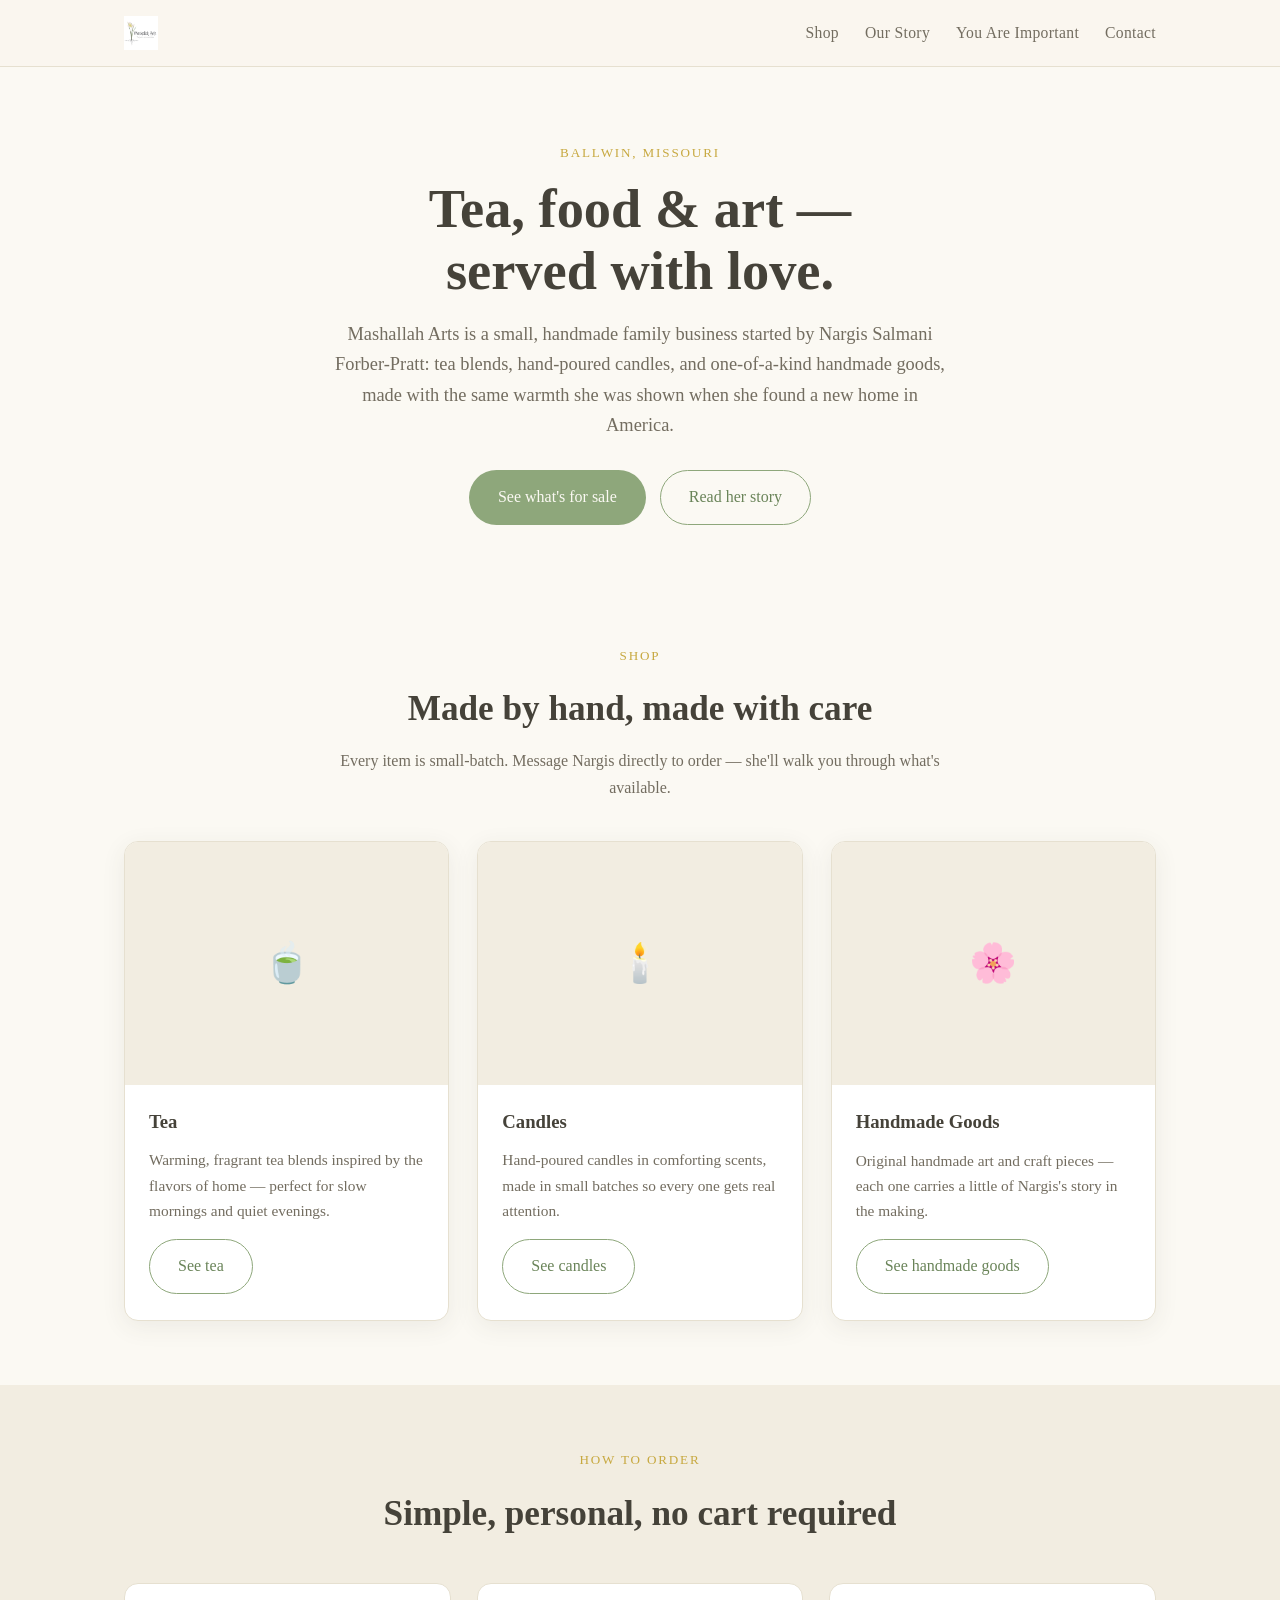
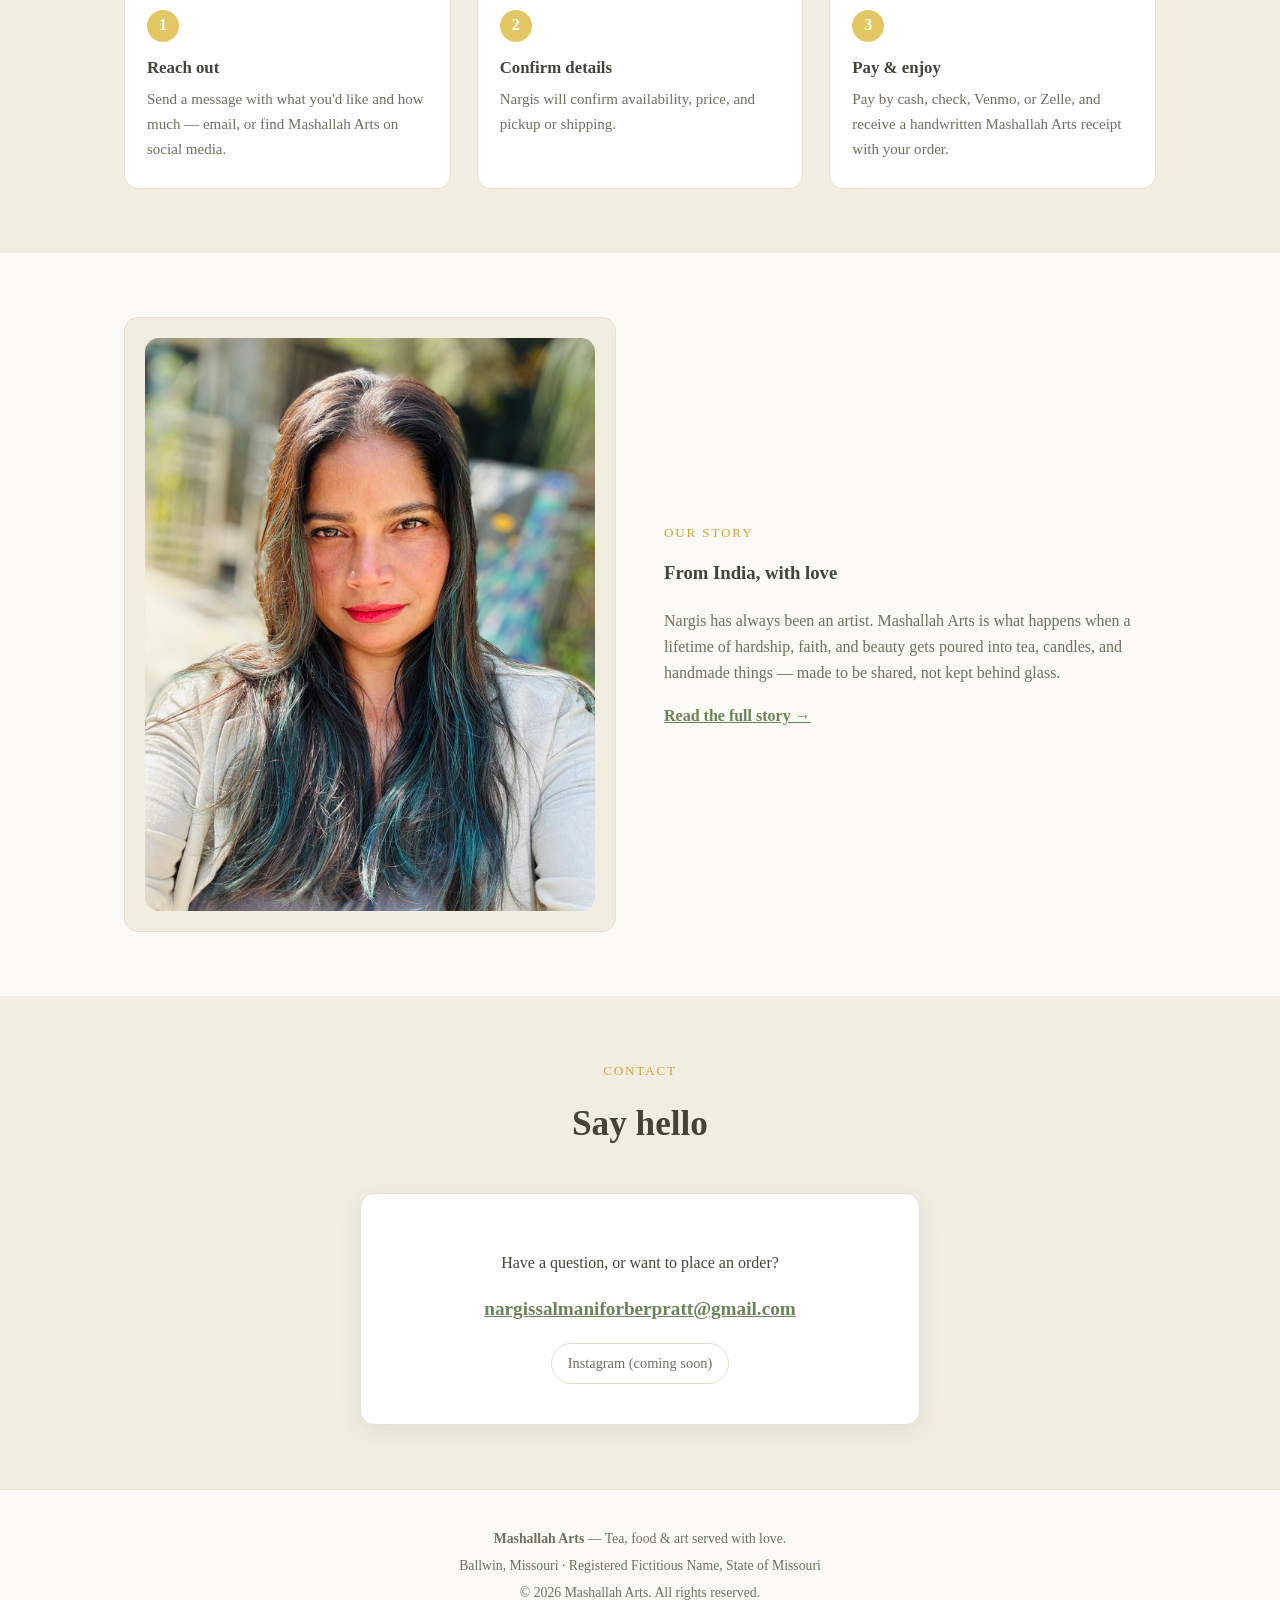
==== index.html @ ec2fad78 "Add real logo, family photos, Shop and You Are Important pages, expand story" ====
<!doctype html>
<html lang="en">
<head>
<meta charset="utf-8" />
<meta name="viewport" content="width=device-width, initial-scale=1" />
<title>Mashallah Arts — Tea, Candles & Handmade Goods</title>
<meta name="description" content="Mashallah Arts: tea, candles, and handmade goods crafted with love by Nargis Salmani Forber-Pratt, a small family business rooted in a journey from India to America." />
<link rel="stylesheet" href="assets/style.css" />
</head>
<body>

<header class="site-header">
  <div class="nav-row">
    <a class="brand" href="index.html">
      <span class="brand-mark"><img src="assets/images/logo.png" alt="Mashallah Arts logo" /></span>
    </a>
    <nav class="main-nav">
      <a href="shop.html">Shop</a>
      <a href="story.html">Our Story</a>
      <a href="you-are-important.html">You Are Important</a>
      <a href="index.html#contact">Contact</a>
    </nav>
  </div>
</header>

<section class="hero">
  <div class="container">
    <span class="eyebrow">Ballwin, Missouri</span>
    <h1>Tea, food &amp; art —<br />served with love.</h1>
    <p class="lede">Mashallah Arts is a small, handmade family business started by Nargis Salmani Forber-Pratt: tea blends, hand-poured candles, and one-of-a-kind handmade goods, made with the same warmth she was shown when she found a new home in America.</p>
    <div class="hero-actions">
      <a class="btn btn-primary" href="shop.html">See what's for sale</a>
      <a class="btn btn-outline" href="story.html">Read her story</a>
    </div>
  </div>
</section>

<section id="shop">
  <div class="container">
    <div class="section-head">
      <span class="eyebrow">Shop</span>
      <h2>Made by hand, made with care</h2>
      <p>Every item is small-batch. Message Nargis directly to order — she'll walk you through what's available.</p>
    </div>
    <div class="card-grid">
      <div class="card">
        <div class="card-photo">🍵</div>
        <div class="card-body">
          <h3>Tea</h3>
          <p>Warming, fragrant tea blends inspired by the flavors of home — perfect for slow mornings and quiet evenings.</p>
          <a class="btn btn-outline" href="shop.html">See tea</a>
        </div>
      </div>
      <div class="card">
        <div class="card-photo">🕯️</div>
        <div class="card-body">
          <h3>Candles</h3>
          <p>Hand-poured candles in comforting scents, made in small batches so every one gets real attention.</p>
          <a class="btn btn-outline" href="shop.html">See candles</a>
        </div>
      </div>
      <div class="card">
        <div class="card-photo">🌸</div>
        <div class="card-body">
          <h3>Handmade Goods</h3>
          <p>Original handmade art and craft pieces — each one carries a little of Nargis's story in the making.</p>
          <a class="btn btn-outline" href="shop.html">See handmade goods</a>
        </div>
      </div>
    </div>
  </div>
</section>

<section class="alt" id="order">
  <div class="container">
    <div class="section-head">
      <span class="eyebrow">How to Order</span>
      <h2>Simple, personal, no cart required</h2>
    </div>
    <div class="steps">
      <div class="step">
        <span class="step-num">1</span>
        <h3>Reach out</h3>
        <p>Send a message with what you'd like and how much — email, or find Mashallah Arts on social media.</p>
      </div>
      <div class="step">
        <span class="step-num">2</span>
        <h3>Confirm details</h3>
        <p>Nargis will confirm availability, price, and pickup or shipping.</p>
      </div>
      <div class="step">
        <span class="step-num">3</span>
        <h3>Pay &amp; enjoy</h3>
        <p>Pay by cash, check, Venmo, or Zelle, and receive a handwritten Mashallah Arts receipt with your order.</p>
      </div>
    </div>
  </div>
</section>

<section id="story-teaser">
  <div class="container story-grid">
    <div class="story-photo"><img src="assets/images/nargis.jpg" alt="Nargis Salmani Forber-Pratt, founder of Mashallah Arts" /></div>
    <div class="story-text">
      <span class="eyebrow">Our Story</span>
      <h3>From India, with love</h3>
      <p>Nargis has always been an artist. Mashallah Arts is what happens when a lifetime of hardship, faith, and beauty gets poured into tea, candles, and handmade things — made to be shared, not kept behind glass.</p>
      <a class="readmore" href="story.html">Read the full story →</a>
    </div>
  </div>
</section>

<section class="alt" id="contact">
  <div class="container">
    <div class="section-head">
      <span class="eyebrow">Contact</span>
      <h2>Say hello</h2>
    </div>
    <div class="contact-box">
      <p>Have a question, or want to place an order?</p>
      <a class="email" href="mailto:nargissalmaniforberpratt@gmail.com">nargissalmaniforberpratt@gmail.com</a>
      <div class="social-row">
        <a href="#">Instagram (coming soon)</a>
      </div>
    </div>
  </div>
</section>

<footer class="site-footer">
  <div class="container">
    <p><strong>Mashallah Arts</strong> — Tea, food &amp; art served with love.</p>
    <p>Ballwin, Missouri &middot; Registered Fictitious Name, State of Missouri</p>
    <p>&copy; <span id="year"></span> Mashallah Arts. All rights reserved.</p>
  </div>
</footer>

<script>document.getElementById('year').textContent = new Date().getFullYear();</script>
</body>
</html>
---- assets/style.css ----
:root {
  --cream: #fbf9f3;
  --cream-dark: #f2ede1;
  --ink: #454239;
  --ink-soft: #736d60;
  --saffron: #e3c765;
  --saffron-dark: #c7a83f;
  --leaf: #8ea77b;
  --leaf-dark: #6a8459;
  --leaf-pale: #dbe6d2;
  --line: #e6e0d0;
  --radius: 14px;
  --shadow: 0 6px 24px rgba(69, 66, 57, 0.08);
}

* { box-sizing: border-box; }

html { scroll-behavior: smooth; }

body {
  margin: 0;
  font-family: "Georgia", "Iowan Old Style", "Palatino Linotype", serif;
  background: var(--cream);
  color: var(--ink);
  line-height: 1.65;
}

img { max-width: 100%; display: block; }

a { color: var(--leaf-dark); }

.container {
  max-width: 1080px;
  margin: 0 auto;
  padding: 0 24px;
}

/* Header */
header.site-header {
  position: sticky;
  top: 0;
  z-index: 20;
  background: rgba(250, 246, 238, 0.94);
  backdrop-filter: blur(6px);
  border-bottom: 1px solid var(--line);
}

.nav-row {
  display: flex;
  align-items: center;
  justify-content: space-between;
  padding: 16px 24px;
  max-width: 1080px;
  margin: 0 auto;
}

.brand {
  display: flex;
  align-items: center;
  gap: 10px;
  font-family: "Iowan Old Style", Georgia, serif;
  font-size: 1.3rem;
  font-weight: 700;
  color: var(--ink);
  text-decoration: none;
}

.brand-mark {
  width: 34px;
  height: 34px;
  display: inline-flex;
  align-items: center;
  justify-content: center;
}
.brand-mark img { width: 100%; height: 100%; object-fit: contain; }

nav.main-nav a {
  margin-left: 22px;
  text-decoration: none;
  color: var(--ink-soft);
  font-size: 0.98rem;
  letter-spacing: 0.02em;
}

nav.main-nav a:hover { color: var(--leaf-dark); }

/* Hero */
.hero {
  padding: 72px 0 56px;
  text-align: center;
}

.eyebrow {
  display: inline-block;
  font-size: 0.82rem;
  letter-spacing: 0.14em;
  text-transform: uppercase;
  color: var(--saffron-dark);
  margin-bottom: 14px;
}

.hero h1 {
  font-size: clamp(2.2rem, 5vw, 3.4rem);
  margin: 0 0 16px;
  line-height: 1.15;
}

.hero p.lede {
  max-width: 620px;
  margin: 0 auto 30px;
  font-size: 1.15rem;
  color: var(--ink-soft);
}

.btn {
  display: inline-block;
  padding: 13px 28px;
  border-radius: 999px;
  text-decoration: none;
  font-size: 1rem;
  font-family: inherit;
  border: 1px solid transparent;
  cursor: pointer;
}

.btn-primary {
  background: var(--leaf);
  color: var(--cream);
}
.btn-primary:hover { background: var(--leaf-dark); }

.btn-outline {
  border-color: var(--leaf);
  color: var(--leaf-dark);
  background: transparent;
}
.btn-outline:hover { background: var(--leaf); color: var(--cream); }

.hero-actions { display: flex; gap: 14px; justify-content: center; flex-wrap: wrap; }

/* Sections */
section { padding: 64px 0; }
section.alt { background: var(--cream-dark); }

.section-head {
  text-align: center;
  max-width: 640px;
  margin: 0 auto 40px;
}

.section-head .eyebrow { display: block; }

.section-head h2 {
  font-size: clamp(1.7rem, 3vw, 2.2rem);
  margin: 6px 0 10px;
}

.section-head p { color: var(--ink-soft); margin: 0; }

/* Story */
.story-grid {
  display: grid;
  grid-template-columns: 1fr 1fr;
  gap: 48px;
  align-items: center;
}

.story-photo {
  background: var(--cream-dark);
  border: 1px solid var(--line);
  border-radius: var(--radius);
  aspect-ratio: 4 / 5;
  display: flex;
  align-items: center;
  justify-content: center;
  color: var(--ink-soft);
  font-size: 0.95rem;
  text-align: center;
  padding: 20px;
  overflow: hidden;
}
.story-photo img { width: 100%; height: 100%; object-fit: cover; border-radius: var(--radius); }

.family-strip {
  margin-top: 56px;
  text-align: center;
}
.family-strip img {
  border-radius: var(--radius);
  max-width: 520px;
  margin: 0 auto 18px;
  box-shadow: var(--shadow);
}
.family-strip p { max-width: 620px; margin: 0 auto; color: var(--ink-soft); }

.story-text h3 { margin-top: 0; }
.story-text p { color: var(--ink-soft); }
.story-text a.readmore { font-weight: bold; }

/* Shop cards */
.card-grid {
  display: grid;
  grid-template-columns: repeat(auto-fit, minmax(260px, 1fr));
  gap: 28px;
}

.card {
  background: #fff;
  border: 1px solid var(--line);
  border-radius: var(--radius);
  box-shadow: var(--shadow);
  overflow: hidden;
  display: flex;
  flex-direction: column;
}

.card-photo {
  aspect-ratio: 4 / 3;
  background: var(--cream-dark);
  display: flex;
  align-items: center;
  justify-content: center;
  color: var(--ink-soft);
  font-size: 2.4rem;
  overflow: hidden;
}
.card-photo img { width: 100%; height: 100%; object-fit: cover; }

.card-price {
  font-weight: bold;
  color: var(--leaf-dark);
  font-size: 1.05rem;
}

.card-body { padding: 22px 24px 26px; display: flex; flex-direction: column; gap: 10px; flex: 1; }
.card-body h3 { margin: 0; }
.card-body p { margin: 0; color: var(--ink-soft); font-size: 0.96rem; flex: 1; }

.card-body .btn { align-self: flex-start; margin-top: 6px; }

/* How to order */
.steps {
  display: grid;
  grid-template-columns: repeat(auto-fit, minmax(220px, 1fr));
  gap: 26px;
}

.step {
  background: #fff;
  border: 1px solid var(--line);
  border-radius: var(--radius);
  padding: 26px 22px;
}

.step .step-num {
  display: inline-flex;
  width: 32px; height: 32px;
  border-radius: 50%;
  background: var(--saffron);
  color: #fff;
  align-items: center;
  justify-content: center;
  font-weight: bold;
  margin-bottom: 12px;
}

.step h3 { margin: 0 0 6px; font-size: 1.05rem; }
.step p { margin: 0; color: var(--ink-soft); font-size: 0.94rem; }

/* Contact */
.contact-box {
  max-width: 560px;
  margin: 0 auto;
  text-align: center;
  background: #fff;
  border: 1px solid var(--line);
  border-radius: var(--radius);
  padding: 40px 32px;
  box-shadow: var(--shadow);
}

.contact-box a.email { font-size: 1.2rem; font-weight: bold; }

.social-row { margin-top: 18px; display: flex; gap: 16px; justify-content: center; }
.social-row a { text-decoration: none; color: var(--ink-soft); border: 1px solid var(--line); padding: 8px 16px; border-radius: 999px; font-size: 0.9rem; }
.social-row a:hover { border-color: var(--leaf); color: var(--leaf-dark); }

/* Footer */
footer.site-footer {
  border-top: 1px solid var(--line);
  padding: 34px 0;
  text-align: center;
  color: var(--ink-soft);
  font-size: 0.86rem;
}

footer.site-footer p { margin: 4px 0; }

/* You Are Important note page */
.note-page {
  background: linear-gradient(180deg, var(--leaf-pale) 0%, var(--cream) 55%);
  min-height: 70vh;
  display: flex;
  align-items: center;
  padding: 72px 24px;
}

.note-card {
  max-width: 640px;
  margin: 0 auto;
  background: #fffdf8;
  border: 1px solid var(--line);
  border-radius: 20px;
  box-shadow: 0 12px 40px rgba(69, 66, 57, 0.12);
  padding: 56px 48px;
  text-align: center;
}

.note-card .brand-mark { width: 56px; height: 56px; margin: 0 auto 20px; }

.note-card h1 {
  font-family: "Segoe Script", "Bradley Hand", "Iowan Old Style", cursive, serif;
  font-size: clamp(1.8rem, 4vw, 2.6rem);
  color: var(--ink);
  margin: 0 0 24px;
}

.note-card p {
  font-size: 1.08rem;
  color: var(--ink-soft);
  margin: 0 0 18px;
}

.note-card .signoff {
  margin-top: 30px;
  font-style: italic;
  color: var(--leaf-dark);
}

@media (max-width: 760px) {
  .story-grid { grid-template-columns: 1fr; }
  nav.main-nav a { margin-left: 14px; font-size: 0.9rem; }
  .note-card { padding: 40px 26px; }
}
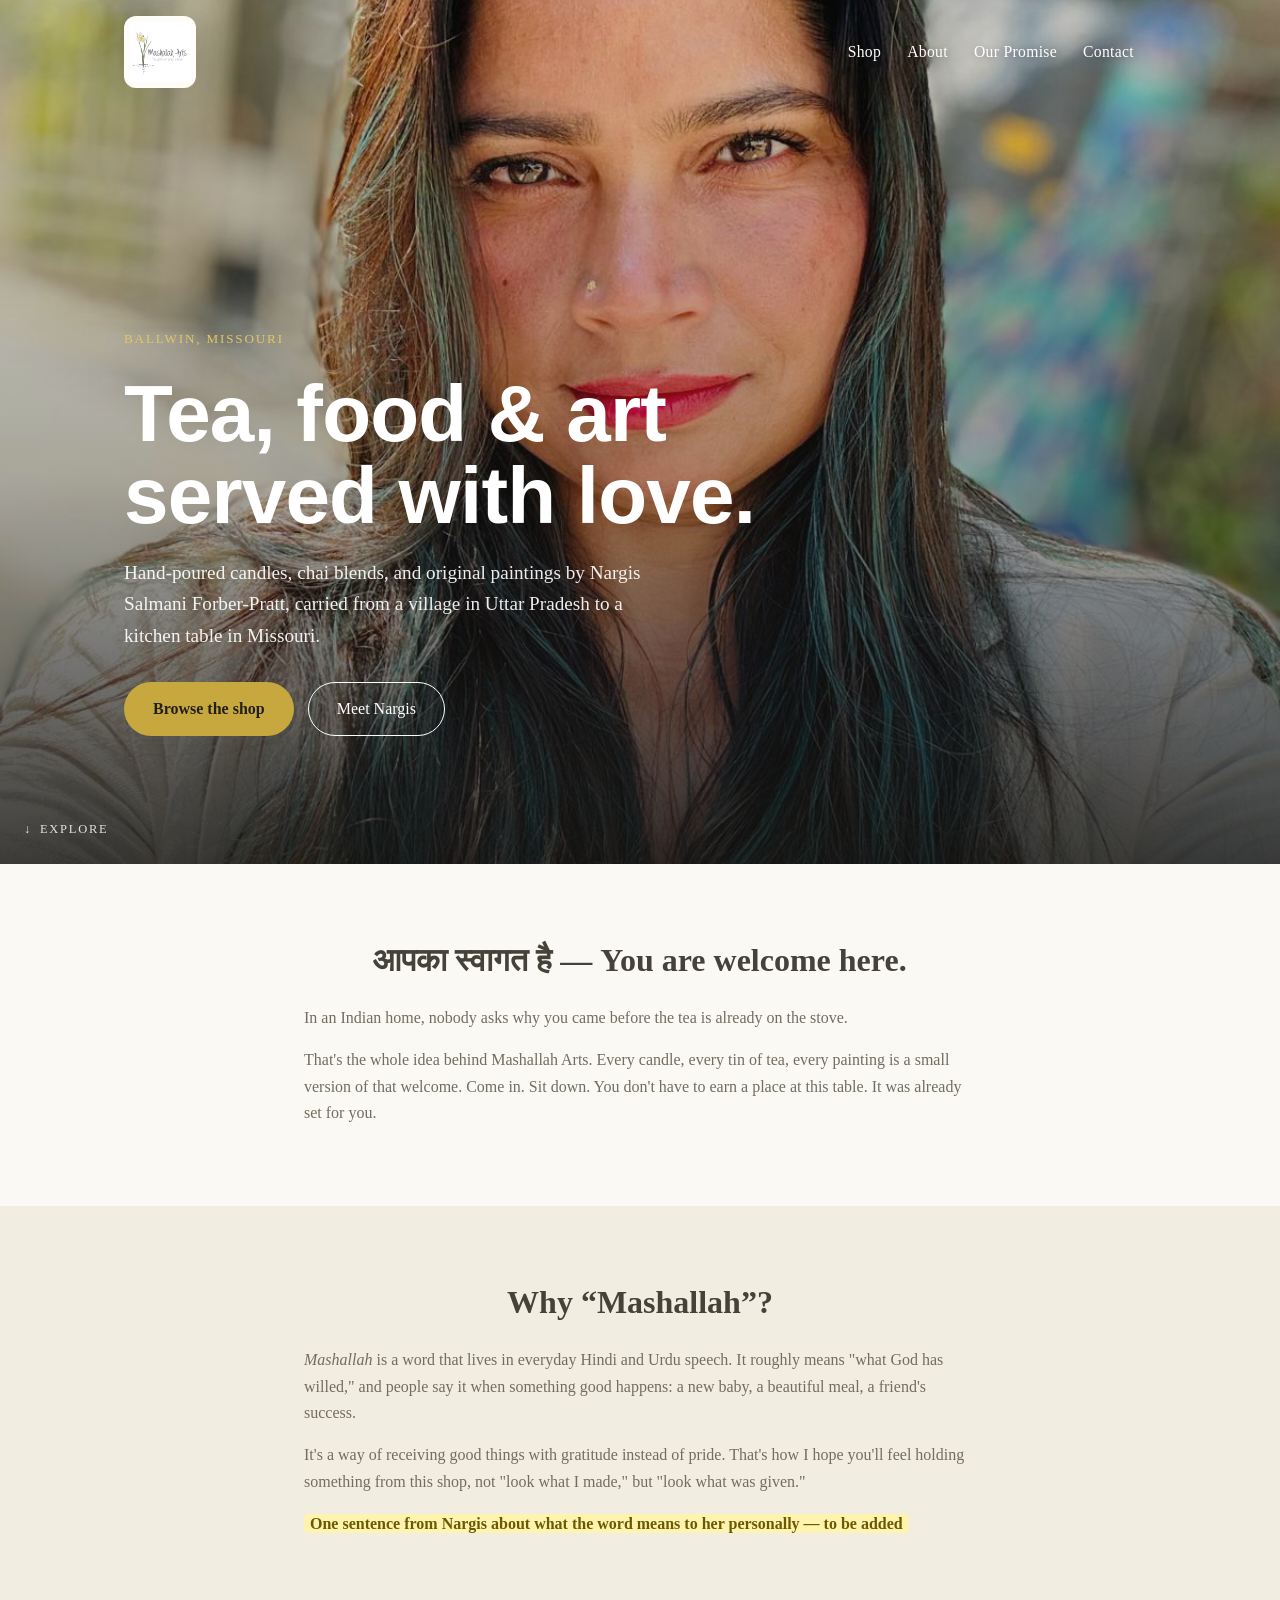
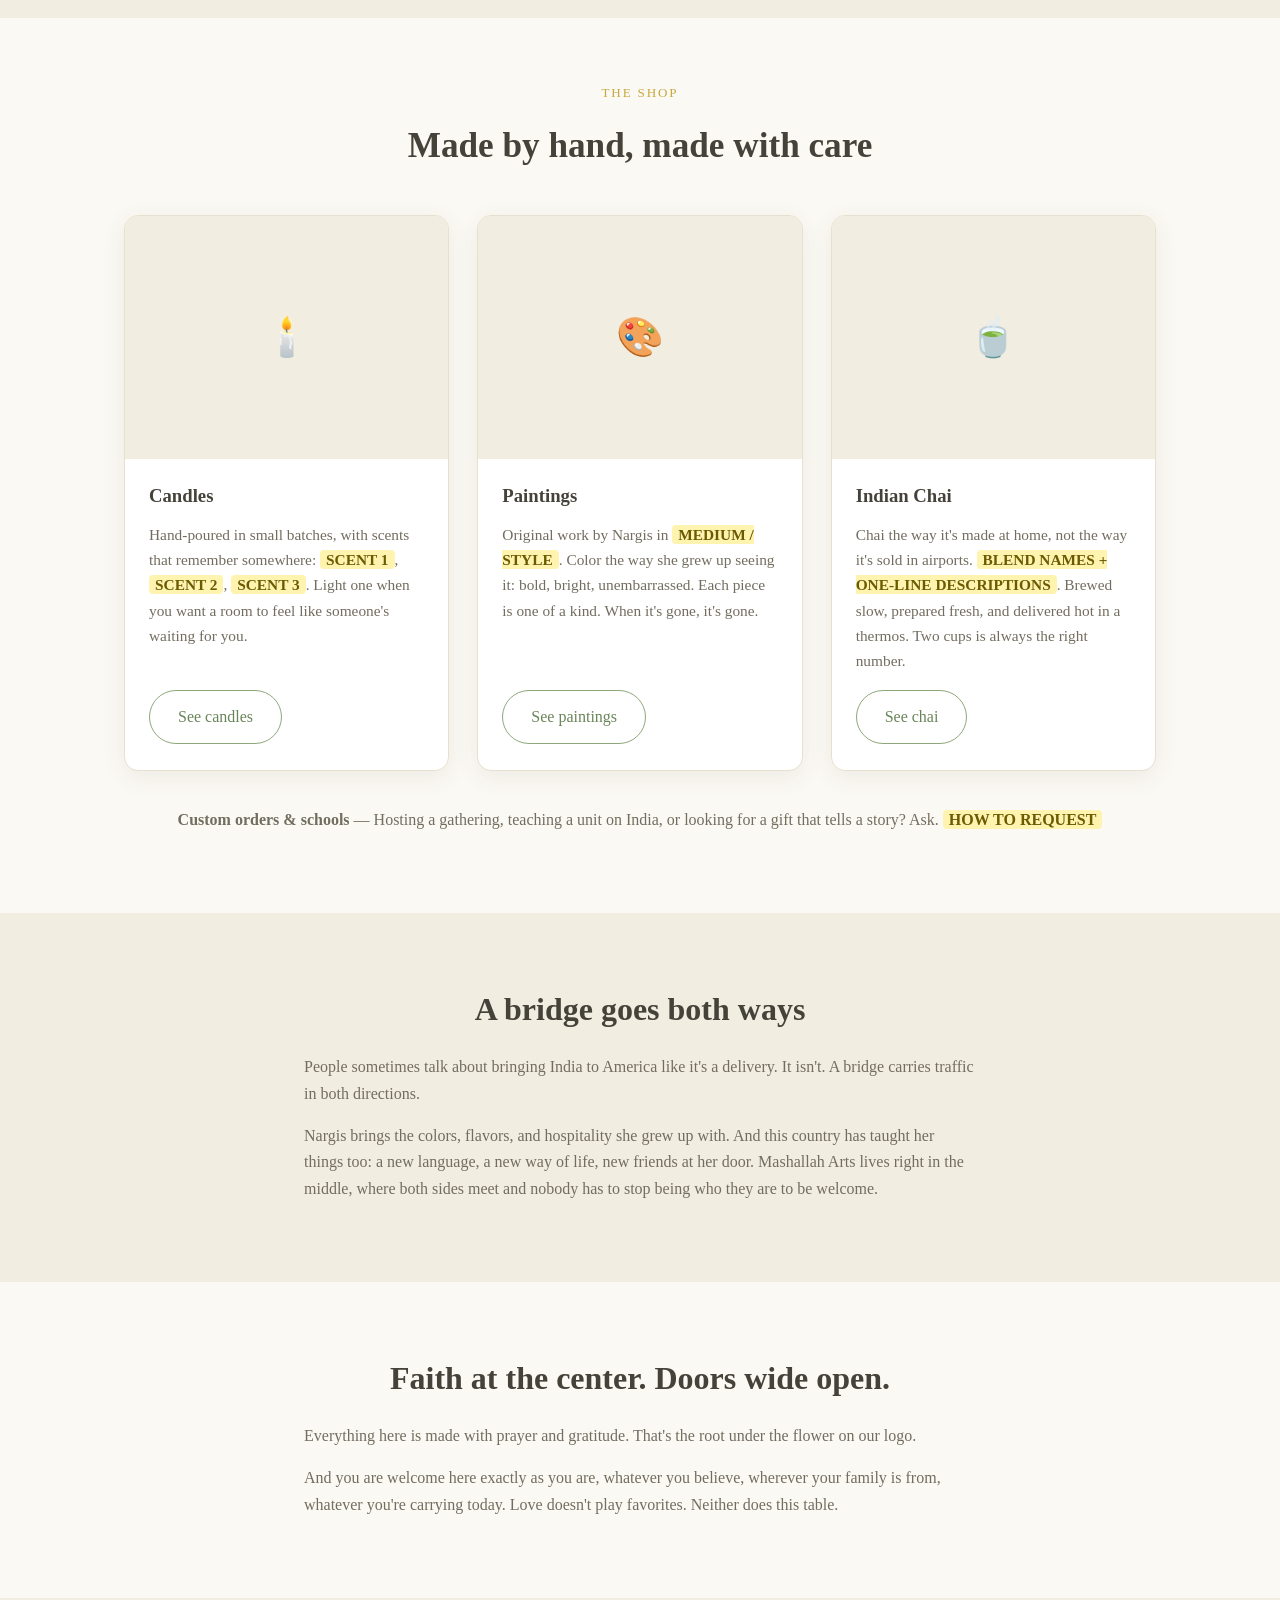
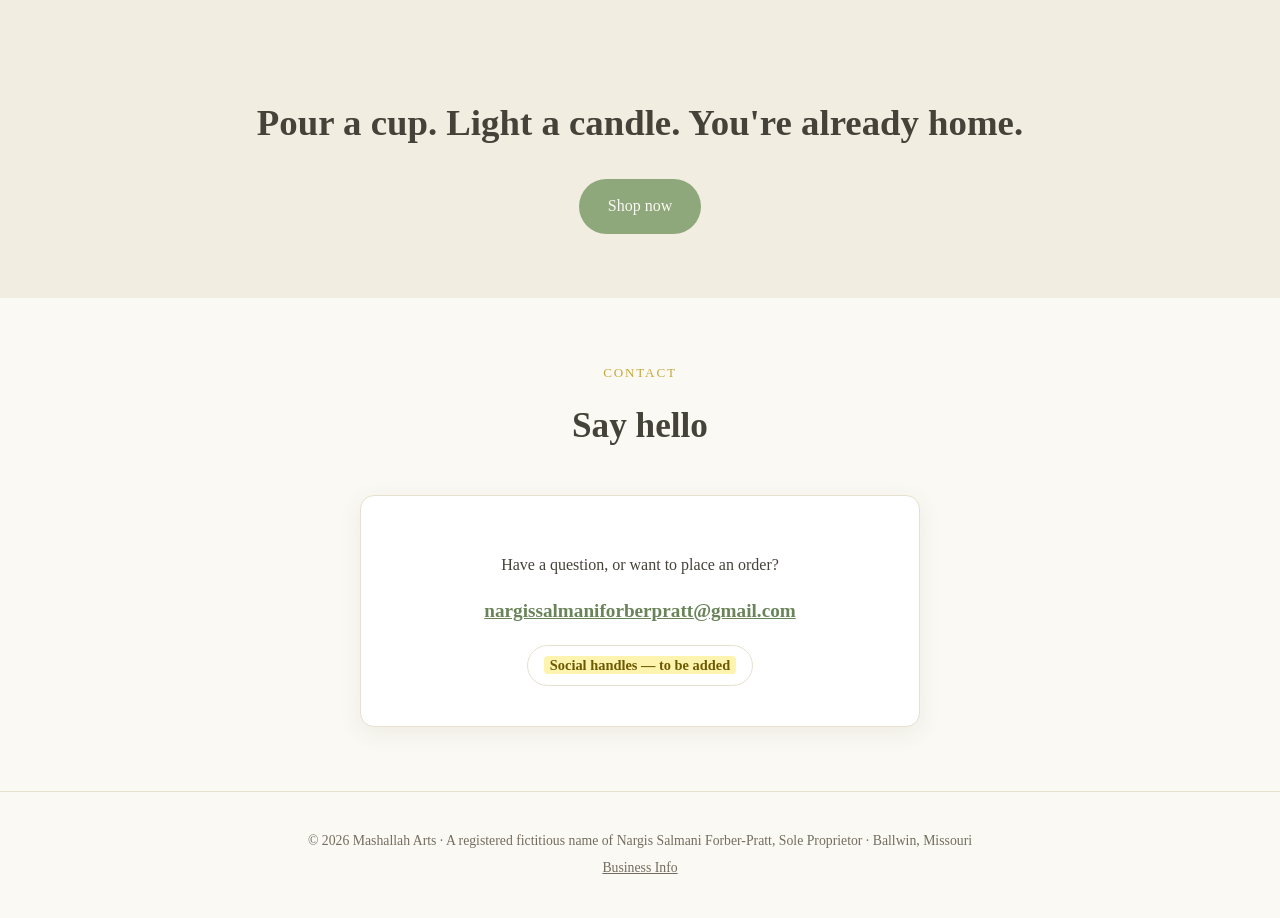
==== commit 8cc0cecb: "Rebuild site with real copy: full-bleed hero, About/Our Promise/Business Info pages, Google Translat" ====
--- a/index.html
+++ b/index.html
@@ -3,113 +3,120 @@
 <head>
 <meta charset="utf-8" />
 <meta name="viewport" content="width=device-width, initial-scale=1" />
-<title>Mashallah Arts — Tea, Candles & Handmade Goods</title>
-<meta name="description" content="Mashallah Arts: tea, candles, and handmade goods crafted with love by Nargis Salmani Forber-Pratt, a small family business rooted in a journey from India to America." />
+<title>Mashallah Arts — Tea, Food & Art Served With Love</title>
+<meta name="description" content="Hand-poured candles, chai blends, and original paintings by Nargis Salmani Forber-Pratt, carried from a village in Uttar Pradesh to a kitchen table in Missouri." />
 <link rel="stylesheet" href="assets/style.css" />
 </head>
 <body>
 
-<header class="site-header">
+<header class="site-header transparent" id="siteHeader">
   <div class="nav-row">
     <a class="brand" href="index.html">
       <span class="brand-mark"><img src="assets/images/logo.png" alt="Mashallah Arts logo" /></span>
     </a>
     <nav class="main-nav">
       <a href="shop.html">Shop</a>
-      <a href="story.html">Our Story</a>
-      <a href="you-are-important.html">You Are Important</a>
+      <a href="about.html">About</a>
+      <a href="heard-and-seen.html">Our Promise</a>
       <a href="index.html#contact">Contact</a>
+      <div id="google_translate_element"></div>
     </nav>
   </div>
 </header>
 
-<section class="hero">
-  <div class="container">
+<section class="hero-full" style="background-image: url('assets/images/nargis.jpg');">
+  <div class="hero-full-inner">
     <span class="eyebrow">Ballwin, Missouri</span>
-    <h1>Tea, food &amp; art —<br />served with love.</h1>
-    <p class="lede">Mashallah Arts is a small, handmade family business started by Nargis Salmani Forber-Pratt: tea blends, hand-poured candles, and one-of-a-kind handmade goods, made with the same warmth she was shown when she found a new home in America.</p>
+    <h1>Tea, food &amp; art<br />served with love.</h1>
+    <p class="lede-full">Hand-poured candles, chai blends, and original paintings by Nargis Salmani Forber-Pratt, carried from a village in Uttar Pradesh to a kitchen table in Missouri.</p>
     <div class="hero-actions">
-      <a class="btn btn-primary" href="shop.html">See what's for sale</a>
-      <a class="btn btn-outline" href="story.html">Read her story</a>
+      <a class="btn btn-primary" href="shop.html">Browse the shop</a>
+      <a class="btn btn-outline" href="about.html">Meet Nargis</a>
     </div>
+  </div>
+  <div class="scroll-cue"><span class="arrow">↓</span> Explore</div>
+</section>
+
+<section>
+  <div class="container prose-block">
+    <h2><span class="hindi">आपका स्वागत है</span> — You are welcome here.</h2>
+    <p>In an Indian home, nobody asks why you came before the tea is already on the stove.</p>
+    <p>That's the whole idea behind Mashallah Arts. Every candle, every tin of tea, every painting is a small version of that welcome. Come in. Sit down. You don't have to earn a place at this table. It was already set for you.</p>
+  </div>
+</section>
+
+<section class="alt">
+  <div class="container prose-block">
+    <h2>Why &ldquo;Mashallah&rdquo;?</h2>
+    <p><em>Mashallah</em> is a word that lives in everyday Hindi and Urdu speech. It roughly means "what God has willed," and people say it when something good happens: a new baby, a beautiful meal, a friend's success.</p>
+    <p>It's a way of receiving good things with gratitude instead of pride. That's how I hope you'll feel holding something from this shop, not "look what I made," but "look what was given."</p>
+    <p><span class="placeholder">One sentence from Nargis about what the word means to her personally — to be added</span></p>
   </div>
 </section>
 
 <section id="shop">
   <div class="container">
     <div class="section-head">
-      <span class="eyebrow">Shop</span>
+      <span class="eyebrow">The Shop</span>
       <h2>Made by hand, made with care</h2>
-      <p>Every item is small-batch. Message Nargis directly to order — she'll walk you through what's available.</p>
     </div>
     <div class="card-grid">
-      <div class="card">
-        <div class="card-photo">🍵</div>
-        <div class="card-body">
-          <h3>Tea</h3>
-          <p>Warming, fragrant tea blends inspired by the flavors of home — perfect for slow mornings and quiet evenings.</p>
-          <a class="btn btn-outline" href="shop.html">See tea</a>
-        </div>
-      </div>
       <div class="card">
         <div class="card-photo">🕯️</div>
         <div class="card-body">
           <h3>Candles</h3>
-          <p>Hand-poured candles in comforting scents, made in small batches so every one gets real attention.</p>
+          <p>Hand-poured in small batches, with scents that remember somewhere: <span class="placeholder">SCENT 1</span>, <span class="placeholder">SCENT 2</span>, <span class="placeholder">SCENT 3</span>. Light one when you want a room to feel like someone's waiting for you.</p>
           <a class="btn btn-outline" href="shop.html">See candles</a>
         </div>
       </div>
       <div class="card">
-        <div class="card-photo">🌸</div>
+        <div class="card-photo">🎨</div>
         <div class="card-body">
-          <h3>Handmade Goods</h3>
-          <p>Original handmade art and craft pieces — each one carries a little of Nargis's story in the making.</p>
-          <a class="btn btn-outline" href="shop.html">See handmade goods</a>
+          <h3>Paintings</h3>
+          <p>Original work by Nargis in <span class="placeholder">MEDIUM / STYLE</span>. Color the way she grew up seeing it: bold, bright, unembarrassed. Each piece is one of a kind. When it's gone, it's gone.</p>
+          <a class="btn btn-outline" href="shop.html">See paintings</a>
+        </div>
+      </div>
+      <div class="card">
+        <div class="card-photo">🍵</div>
+        <div class="card-body">
+          <h3>Indian Chai</h3>
+          <p>Chai the way it's made at home, not the way it's sold in airports. <span class="placeholder">BLEND NAMES + ONE-LINE DESCRIPTIONS</span>. Brewed slow, prepared fresh, and delivered hot in a thermos. Two cups is always the right number.</p>
+          <a class="btn btn-outline" href="shop.html">See chai</a>
         </div>
       </div>
     </div>
+    <p style="text-align:center; margin-top: 36px; color: var(--ink-soft);">
+      <strong>Custom orders &amp; schools</strong> — Hosting a gathering, teaching a unit on India, or looking for a gift that tells a story? Ask.
+      <span class="placeholder">HOW TO REQUEST</span>
+    </p>
   </div>
 </section>
 
-<section class="alt" id="order">
-  <div class="container">
-    <div class="section-head">
-      <span class="eyebrow">How to Order</span>
-      <h2>Simple, personal, no cart required</h2>
-    </div>
-    <div class="steps">
-      <div class="step">
-        <span class="step-num">1</span>
-        <h3>Reach out</h3>
-        <p>Send a message with what you'd like and how much — email, or find Mashallah Arts on social media.</p>
-      </div>
-      <div class="step">
-        <span class="step-num">2</span>
-        <h3>Confirm details</h3>
-        <p>Nargis will confirm availability, price, and pickup or shipping.</p>
-      </div>
-      <div class="step">
-        <span class="step-num">3</span>
-        <h3>Pay &amp; enjoy</h3>
-        <p>Pay by cash, check, Venmo, or Zelle, and receive a handwritten Mashallah Arts receipt with your order.</p>
-      </div>
-    </div>
+<section class="alt">
+  <div class="container prose-block">
+    <h2>A bridge goes both ways</h2>
+    <p>People sometimes talk about bringing India to America like it's a delivery. It isn't. A bridge carries traffic in both directions.</p>
+    <p>Nargis brings the colors, flavors, and hospitality she grew up with. And this country has taught her things too: a new language, a new way of life, new friends at her door. Mashallah Arts lives right in the middle, where both sides meet and nobody has to stop being who they are to be welcome.</p>
   </div>
 </section>
 
-<section id="story-teaser">
-  <div class="container story-grid">
-    <div class="story-photo"><img src="assets/images/nargis.jpg" alt="Nargis Salmani Forber-Pratt, founder of Mashallah Arts" /></div>
-    <div class="story-text">
-      <span class="eyebrow">Our Story</span>
-      <h3>From India, with love</h3>
-      <p>Nargis has always been an artist. Mashallah Arts is what happens when a lifetime of hardship, faith, and beauty gets poured into tea, candles, and handmade things — made to be shared, not kept behind glass.</p>
-      <a class="readmore" href="story.html">Read the full story →</a>
-    </div>
+<section>
+  <div class="container prose-block">
+    <h2>Faith at the center. Doors wide open.</h2>
+    <p>Everything here is made with prayer and gratitude. That's the root under the flower on our logo.</p>
+    <p>And you are welcome here exactly as you are, whatever you believe, wherever your family is from, whatever you're carrying today. Love doesn't play favorites. Neither does this table.</p>
   </div>
 </section>
 
-<section class="alt" id="contact">
+<section class="alt" style="text-align:center;">
+  <div class="container">
+    <h2 style="font-size: clamp(1.6rem, 3.4vw, 2.3rem); margin-bottom: 26px;">Pour a cup. Light a candle. You're already home.</h2>
+    <a class="btn btn-primary" href="shop.html">Shop now</a>
+  </div>
+</section>
+
+<section id="contact">
   <div class="container">
     <div class="section-head">
       <span class="eyebrow">Contact</span>
@@ -119,7 +126,7 @@
       <p>Have a question, or want to place an order?</p>
       <a class="email" href="mailto:nargissalmaniforberpratt@gmail.com">nargissalmaniforberpratt@gmail.com</a>
       <div class="social-row">
-        <a href="#">Instagram (coming soon)</a>
+        <a href="#"><span class="placeholder">Social handles — to be added</span></a>
       </div>
     </div>
   </div>
@@ -127,12 +134,23 @@
 
 <footer class="site-footer">
   <div class="container">
-    <p><strong>Mashallah Arts</strong> — Tea, food &amp; art served with love.</p>
-    <p>Ballwin, Missouri &middot; Registered Fictitious Name, State of Missouri</p>
-    <p>&copy; <span id="year"></span> Mashallah Arts. All rights reserved.</p>
+    <p>&copy; <span id="year"></span> Mashallah Arts &middot; A registered fictitious name of Nargis Salmani Forber-Pratt, Sole Proprietor &middot; Ballwin, Missouri</p>
+    <p class="footer-links"><a href="business-info.html">Business Info</a></p>
   </div>
 </footer>
 
-<script>document.getElementById('year').textContent = new Date().getFullYear();</script>
+<script>
+document.getElementById('year').textContent = new Date().getFullYear();
+window.addEventListener('scroll', function () {
+  var header = document.getElementById('siteHeader');
+  if (!header) return;
+  if (window.scrollY > 60) header.classList.add('scrolled');
+  else header.classList.remove('scrolled');
+});
+function googleTranslateElementInit() {
+  new google.translate.TranslateElement({ pageLanguage: 'en', autoDisplay: false }, 'google_translate_element');
+}
+</script>
+<script src="https://translate.google.com/translate_a/element.js?cb=googleTranslateElementInit"></script>
 </body>
 </html>
--- a/assets/style.css
+++ b/assets/style.css
@@ -13,6 +13,8 @@
   --shadow: 0 6px 24px rgba(69, 66, 57, 0.08);
 }
 
+@import url('https://fonts.googleapis.com/css2?family=Archivo:wght@600;800;900&family=Noto+Sans+Devanagari:wght@400;600&display=swap');
+
 * { box-sizing: border-box; }
 
 html { scroll-behavior: smooth; }
@@ -66,13 +68,45 @@
 }
 
 .brand-mark {
-  width: 34px;
-  height: 34px;
+  width: 60px;
+  height: 60px;
   display: inline-flex;
   align-items: center;
   justify-content: center;
+  background: #fffdf8;
+  border-radius: 12px;
+  padding: 6px;
+  box-shadow: var(--shadow);
 }
 .brand-mark img { width: 100%; height: 100%; object-fit: contain; }
+
+header.site-header.transparent .brand-mark {
+  width: 72px;
+  height: 72px;
+}
+
+/* Google Translate widget */
+#google_translate_element {
+  margin-left: 18px;
+  display: inline-block;
+  vertical-align: middle;
+}
+.goog-te-gadget { font-family: inherit !important; font-size: 0 !important; }
+.goog-te-gadget .goog-te-combo {
+  font-size: 0.86rem;
+  padding: 6px 10px;
+  border-radius: 999px;
+  border: 1px solid var(--line);
+  background: #fffdf8;
+  color: var(--ink);
+}
+header.site-header.transparent .goog-te-gadget .goog-te-combo {
+  background: rgba(255,255,255,0.15);
+  color: #fff;
+  border-color: rgba(255,255,255,0.5);
+}
+.goog-te-banner-frame { display: none !important; }
+body { top: 0 !important; }
 
 nav.main-nav a {
   margin-left: 22px;
@@ -83,6 +117,116 @@
 }
 
 nav.main-nav a:hover { color: var(--leaf-dark); }
+
+/* Transparent overlay header, used on the full-bleed hero page */
+header.site-header.transparent {
+  position: fixed;
+  width: 100%;
+  background: transparent;
+  border-bottom: 1px solid transparent;
+  backdrop-filter: none;
+  transition: background 0.3s ease, border-color 0.3s ease;
+}
+header.site-header.transparent .brand,
+header.site-header.transparent nav.main-nav a {
+  color: #fff;
+  text-shadow: 0 1px 6px rgba(0,0,0,0.35);
+}
+header.site-header.transparent nav.main-nav a:hover { color: var(--saffron); }
+header.site-header.transparent.scrolled {
+  background: rgba(250, 246, 238, 0.96);
+  border-bottom: 1px solid var(--line);
+  backdrop-filter: blur(6px);
+}
+header.site-header.transparent.scrolled .brand,
+header.site-header.transparent.scrolled nav.main-nav a {
+  color: var(--ink-soft);
+  text-shadow: none;
+}
+header.site-header.transparent.scrolled .brand { color: var(--ink); }
+
+/* Full-bleed power hero */
+.hero-full {
+  position: relative;
+  min-height: 96vh;
+  display: flex;
+  align-items: flex-end;
+  background-size: cover;
+  background-position: center;
+  overflow: hidden;
+}
+.hero-full::after {
+  content: "";
+  position: absolute;
+  inset: 0;
+  background: linear-gradient(180deg, rgba(30,28,24,0.15) 0%, rgba(30,28,24,0.35) 55%, rgba(20,19,16,0.82) 100%);
+}
+.hero-full-inner {
+  position: relative;
+  z-index: 2;
+  padding: 0 24px 64px;
+  max-width: 1080px;
+  margin: 0 auto;
+  width: 100%;
+  color: #fff;
+}
+.hero-full .eyebrow { color: var(--saffron); }
+.hero-full h1 {
+  font-family: "Archivo", "Helvetica Neue", Arial, sans-serif;
+  font-weight: 900;
+  font-size: clamp(2.4rem, 7vw, 5rem);
+  line-height: 1.02;
+  letter-spacing: -0.01em;
+  margin: 10px 0 20px;
+  max-width: 780px;
+}
+.hero-full p.lede-full {
+  max-width: 560px;
+  font-size: clamp(1rem, 1.6vw, 1.2rem);
+  color: rgba(255,255,255,0.92);
+  margin: 0 0 30px;
+}
+.hero-full .hero-actions { justify-content: flex-start; }
+.hero-full .btn-primary { background: var(--saffron-dark); color: #241f16; font-weight: 600; }
+.hero-full .btn-primary:hover { background: var(--saffron); }
+.hero-full .btn-outline { border-color: #fff; color: #fff; }
+.hero-full .btn-outline:hover { background: #fff; color: var(--ink); }
+
+.scroll-cue {
+  position: absolute;
+  left: 24px;
+  bottom: 24px;
+  z-index: 2;
+  color: #fff;
+  font-size: 0.78rem;
+  letter-spacing: 0.14em;
+  text-transform: uppercase;
+  display: flex;
+  align-items: center;
+  gap: 8px;
+  opacity: 0.85;
+}
+.scroll-cue .arrow { animation: bob 1.6s ease-in-out infinite; }
+@keyframes bob {
+  0%, 100% { transform: translateY(0); }
+  50% { transform: translateY(5px); }
+}
+
+/* Devanagari lines */
+.hindi {
+  font-family: "Noto Sans Devanagari", "Georgia", serif;
+  font-weight: 600;
+}
+
+/* Placeholder highlight — nothing ships unfilled */
+.placeholder {
+  background: #fff3b0;
+  color: #6b5a00;
+  padding: 1px 6px;
+  border-radius: 4px;
+  font-style: normal;
+  font-weight: 600;
+}
 
 /* Hero */
 .hero {
@@ -285,6 +429,47 @@
 .social-row a { text-decoration: none; color: var(--ink-soft); border: 1px solid var(--line); padding: 8px 16px; border-radius: 999px; font-size: 0.9rem; }
 .social-row a:hover { border-color: var(--leaf); color: var(--leaf-dark); }
 
+/* Narrow prose blocks (home story sections, about, promise) */
+.prose-block {
+  max-width: 720px;
+  margin: 0 auto;
+  text-align: center;
+}
+.prose-block h2 { font-size: clamp(1.5rem, 3vw, 2rem); margin: 6px 0 18px; }
+.prose-block p { color: var(--ink-soft); text-align: left; }
+.prose-block blockquote {
+  margin: 24px 0 0;
+  padding: 20px 24px;
+  border-left: 3px solid var(--leaf);
+  background: var(--cream-dark);
+  border-radius: 0 var(--radius) var(--radius) 0;
+  font-style: italic;
+  text-align: left;
+  color: var(--ink);
+}
+
+.shop-list { max-width: 780px; margin: 0 auto; }
+.shop-item { padding: 26px 0; border-bottom: 1px solid var(--line); }
+.shop-item:last-child { border-bottom: none; }
+.shop-item h3 { margin: 0 0 8px; }
+.shop-item p { margin: 0; color: var(--ink-soft); }
+
+.family-people {
+  display: grid;
+  grid-template-columns: repeat(auto-fit, minmax(200px, 1fr));
+  gap: 22px;
+  margin-top: 32px;
+  text-align: left;
+}
+.family-people .person {
+  background: #fff;
+  border: 1px solid var(--line);
+  border-radius: var(--radius);
+  padding: 20px;
+}
+.family-people .person h4 { margin: 0 0 6px; }
+.family-people .person p { margin: 0; color: var(--ink-soft); font-size: 0.94rem; }
+
 /* Footer */
 footer.site-footer {
   border-top: 1px solid var(--line);
@@ -295,6 +480,7 @@
 }
 
 footer.site-footer p { margin: 4px 0; }
+footer.site-footer .footer-links a { color: var(--ink-soft); margin: 0 8px; }
 
 /* You Are Important note page */
 .note-page {
@@ -316,7 +502,7 @@
   text-align: center;
 }
 
-.note-card .brand-mark { width: 56px; height: 56px; margin: 0 auto 20px; }
+.note-card .brand-mark { width: 84px; height: 84px; margin: 0 auto 20px; }
 
 .note-card h1 {
   font-family: "Segoe Script", "Bradley Hand", "Iowan Old Style", cursive, serif;
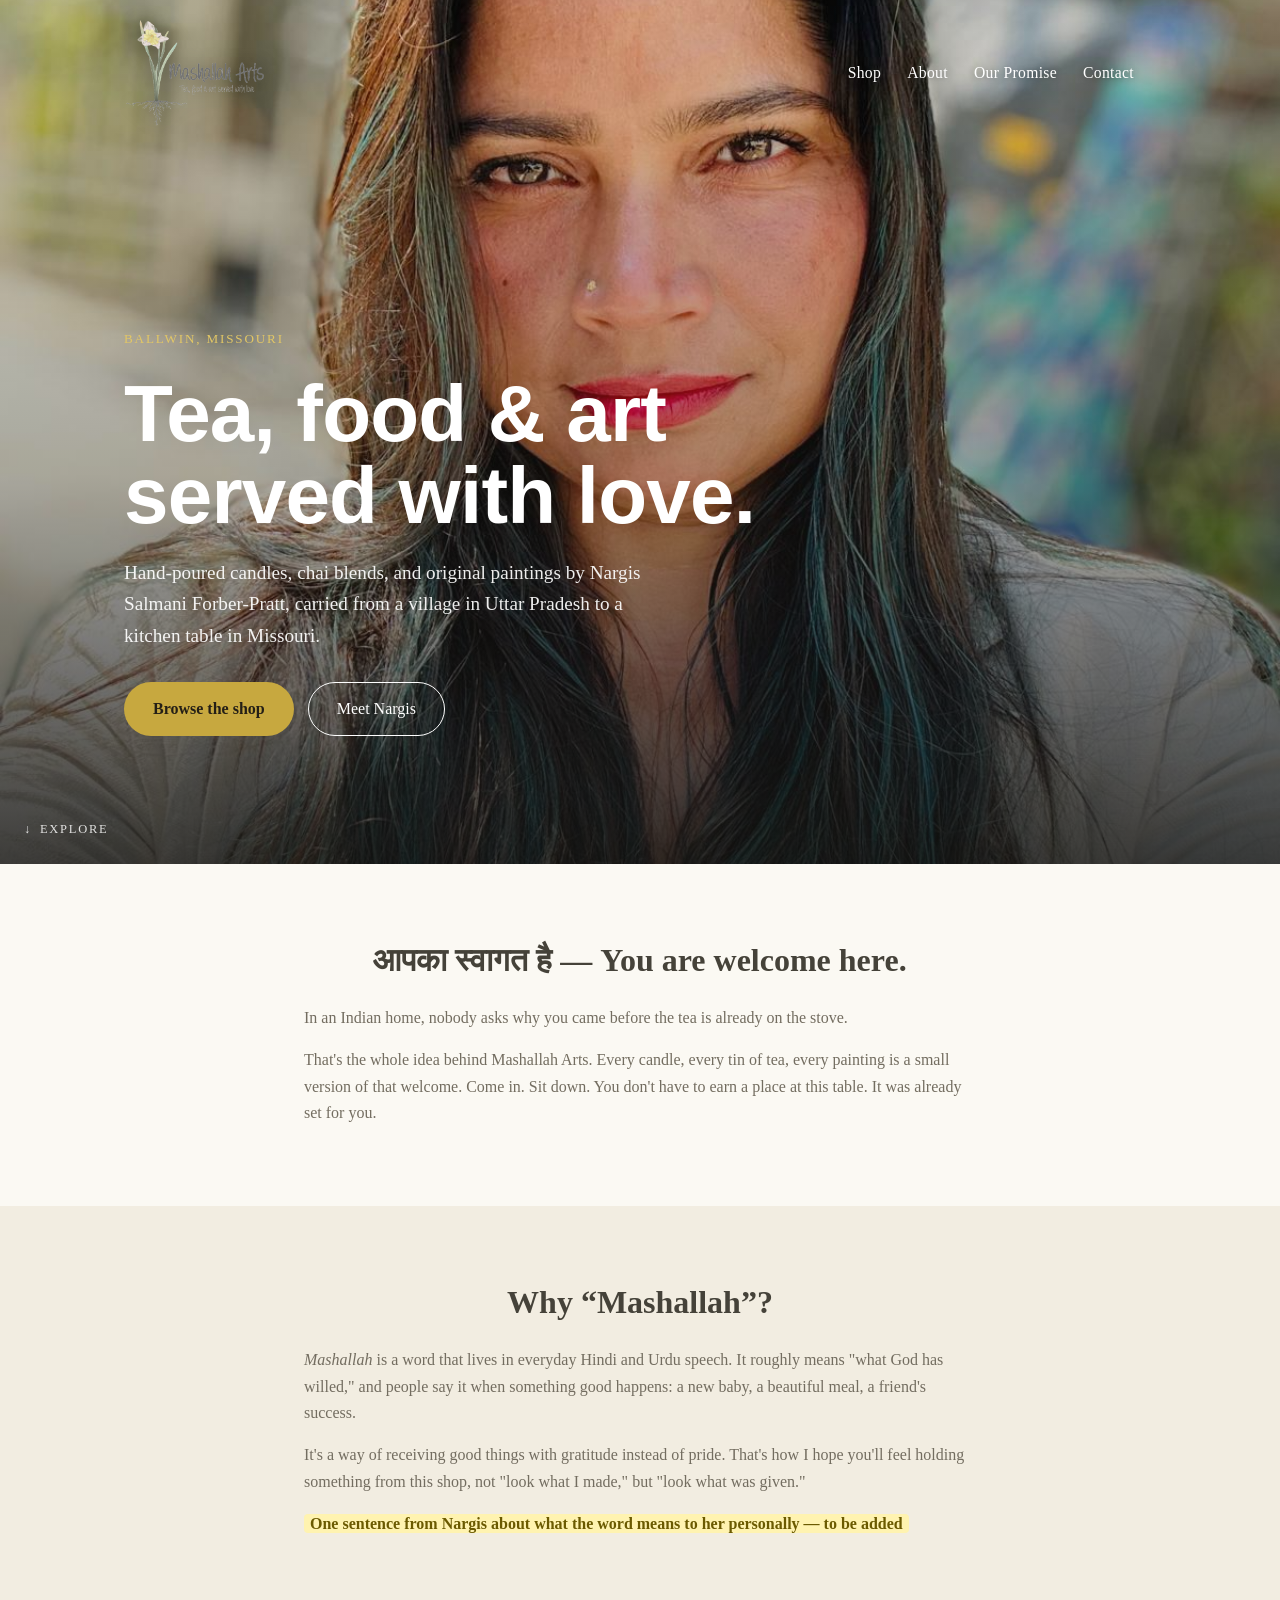
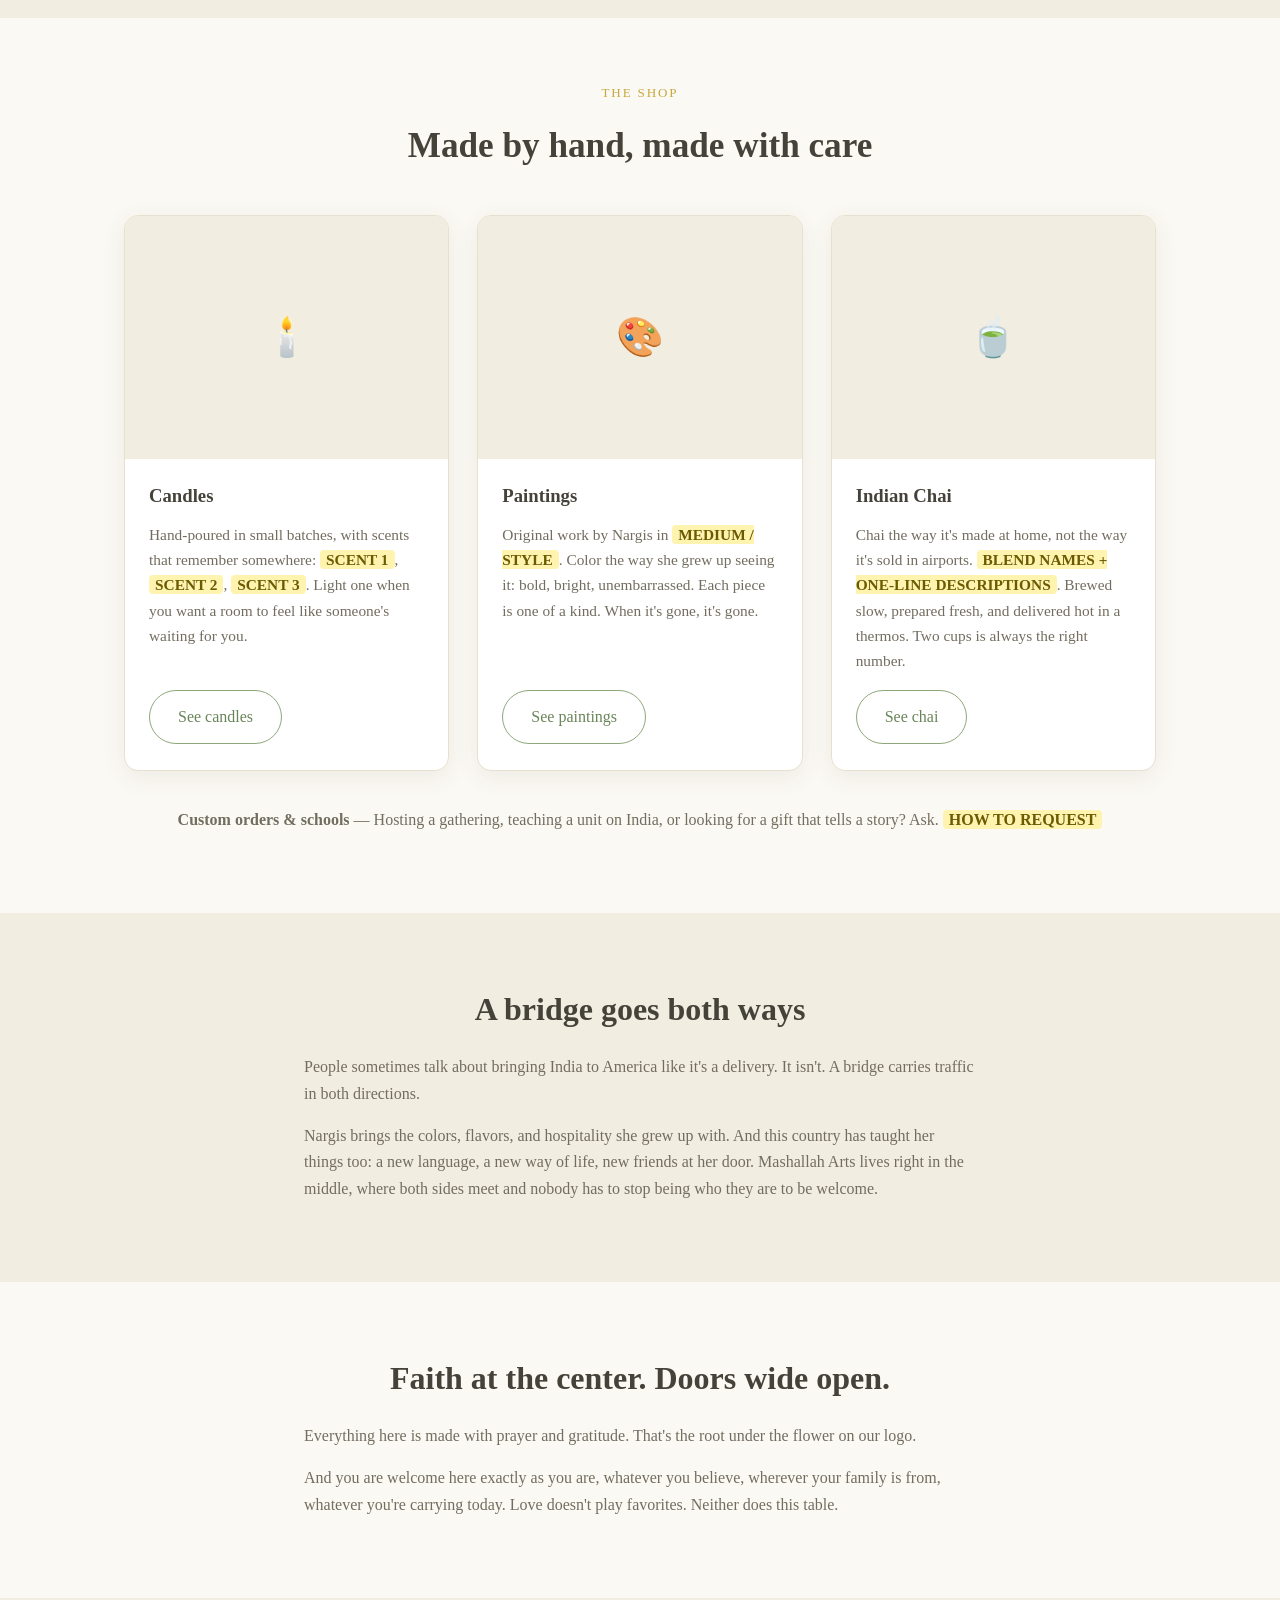
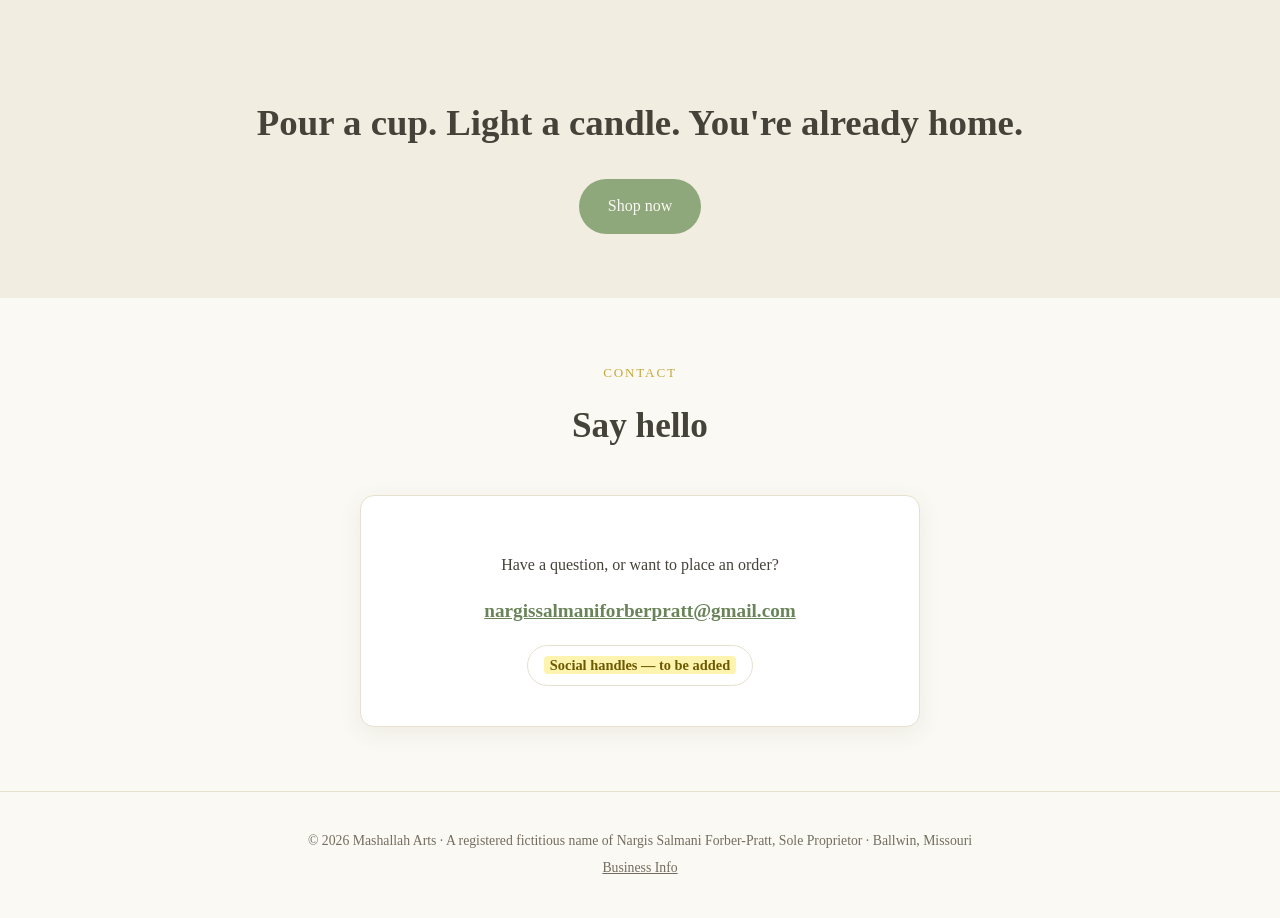
==== commit 8e3b0c5c: "Fix logo: transparent background, use as wide wordmark instead of squeezed square icon, sized much l" ====
--- a/index.html
+++ b/index.html
@@ -12,7 +12,7 @@
 <header class="site-header transparent" id="siteHeader">
   <div class="nav-row">
     <a class="brand" href="index.html">
-      <span class="brand-mark"><img src="assets/images/logo.png" alt="Mashallah Arts logo" /></span>
+      <span class="brand-mark"><img src="assets/images/logo-wordmark.png" alt="Mashallah Arts logo" /></span>
     </a>
     <nav class="main-nav">
       <a href="shop.html">Shop</a>
--- a/assets/style.css
+++ b/assets/style.css
@@ -51,10 +51,12 @@
   display: flex;
   align-items: center;
   justify-content: space-between;
-  padding: 16px 24px;
+  padding: 12px 24px;
   max-width: 1080px;
   margin: 0 auto;
 }
+
+header.site-header.transparent .nav-row { padding: 18px 24px; }
 
 .brand {
   display: flex;
@@ -68,21 +70,23 @@
 }
 
 .brand-mark {
-  width: 60px;
-  height: 60px;
   display: inline-flex;
   align-items: center;
-  justify-content: center;
-  background: #fffdf8;
-  border-radius: 12px;
-  padding: 6px;
-  box-shadow: var(--shadow);
-}
-.brand-mark img { width: 100%; height: 100%; object-fit: contain; }
-
-header.site-header.transparent .brand-mark {
-  width: 72px;
-  height: 72px;
+}
+.brand-mark img {
+  height: 56px;
+  width: auto;
+  display: block;
+}
+
+header.site-header.transparent .brand-mark img {
+  height: 110px;
+  filter: drop-shadow(0 2px 10px rgba(0,0,0,0.45));
+}
+
+@media (max-width: 760px) {
+  .brand-mark img { height: 42px; }
+  header.site-header.transparent .brand-mark img { height: 72px; }
 }
 
 /* Google Translate widget */
@@ -502,7 +506,8 @@
   text-align: center;
 }
 
-.note-card .brand-mark { width: 84px; height: 84px; margin: 0 auto 20px; }
+.note-card .brand-mark { display: block; margin: 0 auto 20px; }
+.note-card .brand-mark img { height: 70px; margin: 0 auto; }
 
 .note-card h1 {
   font-family: "Segoe Script", "Bradley Hand", "Iowan Old Style", cursive, serif;
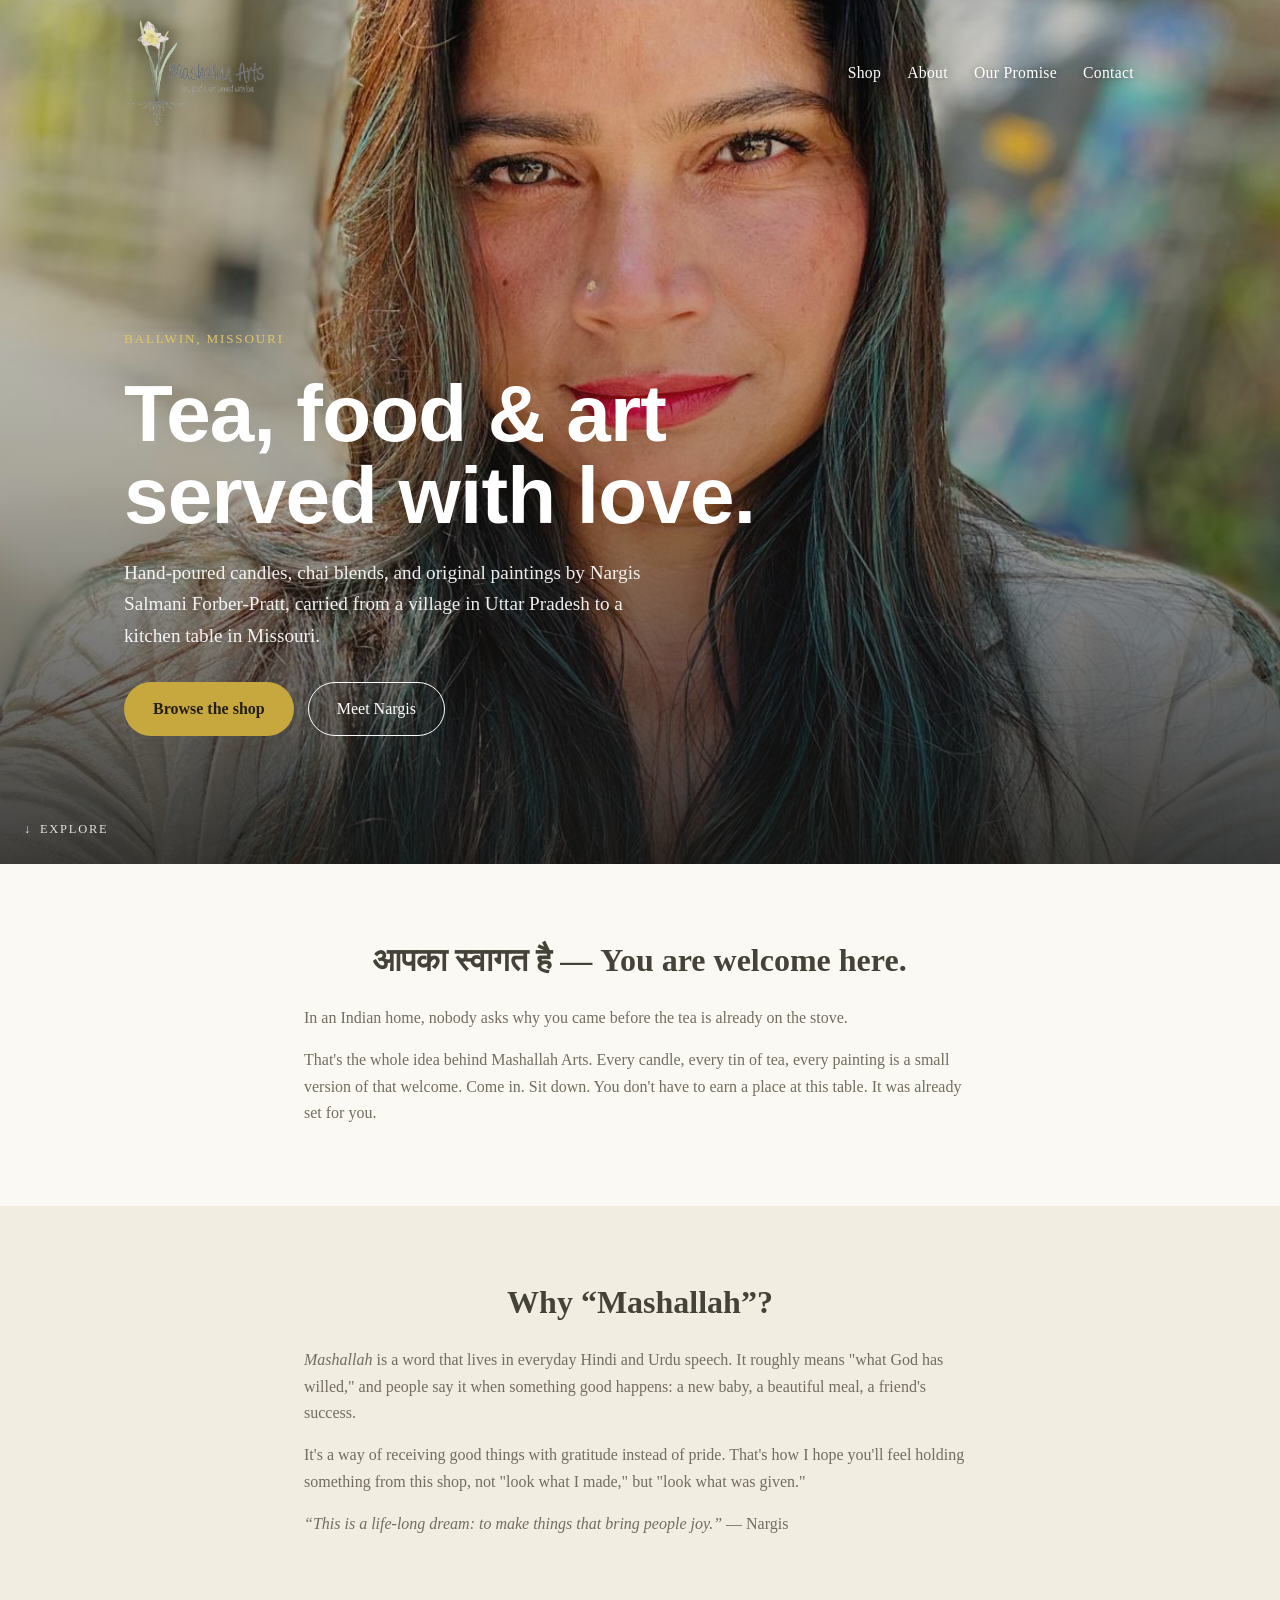
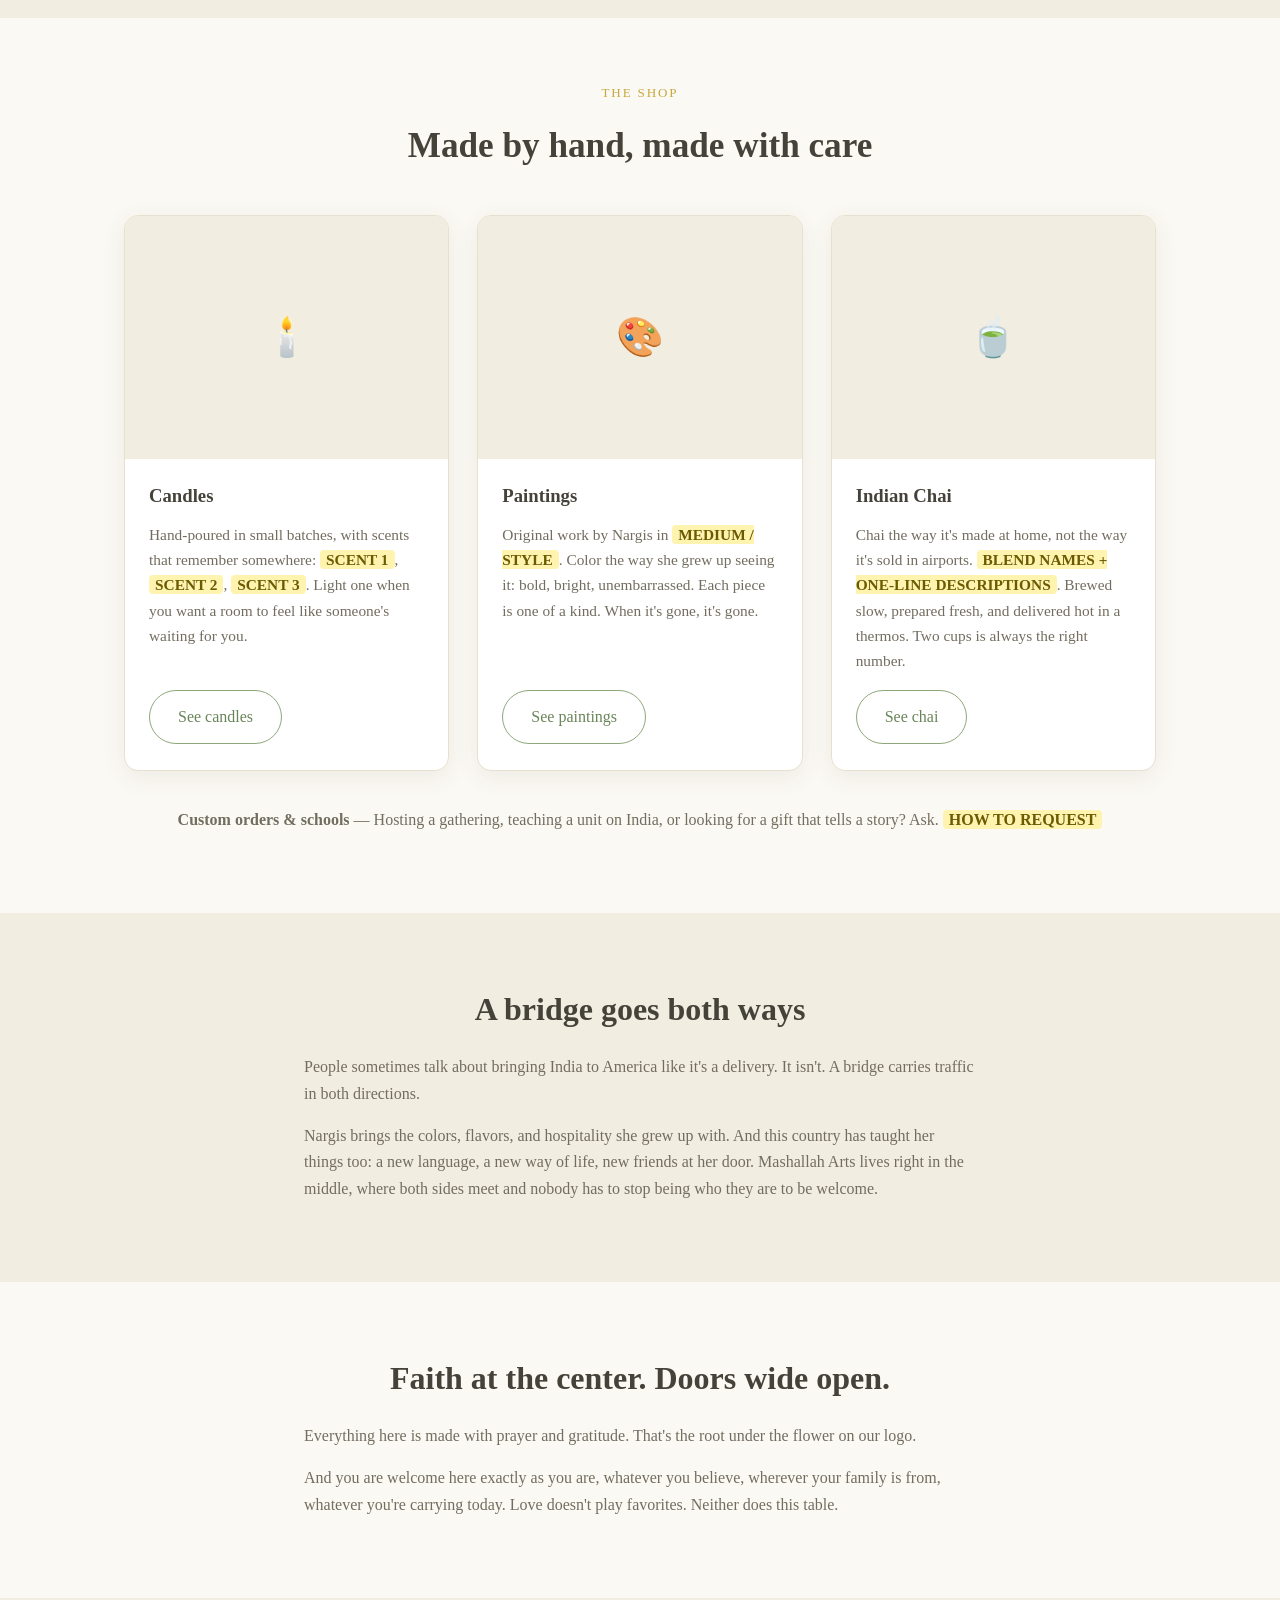
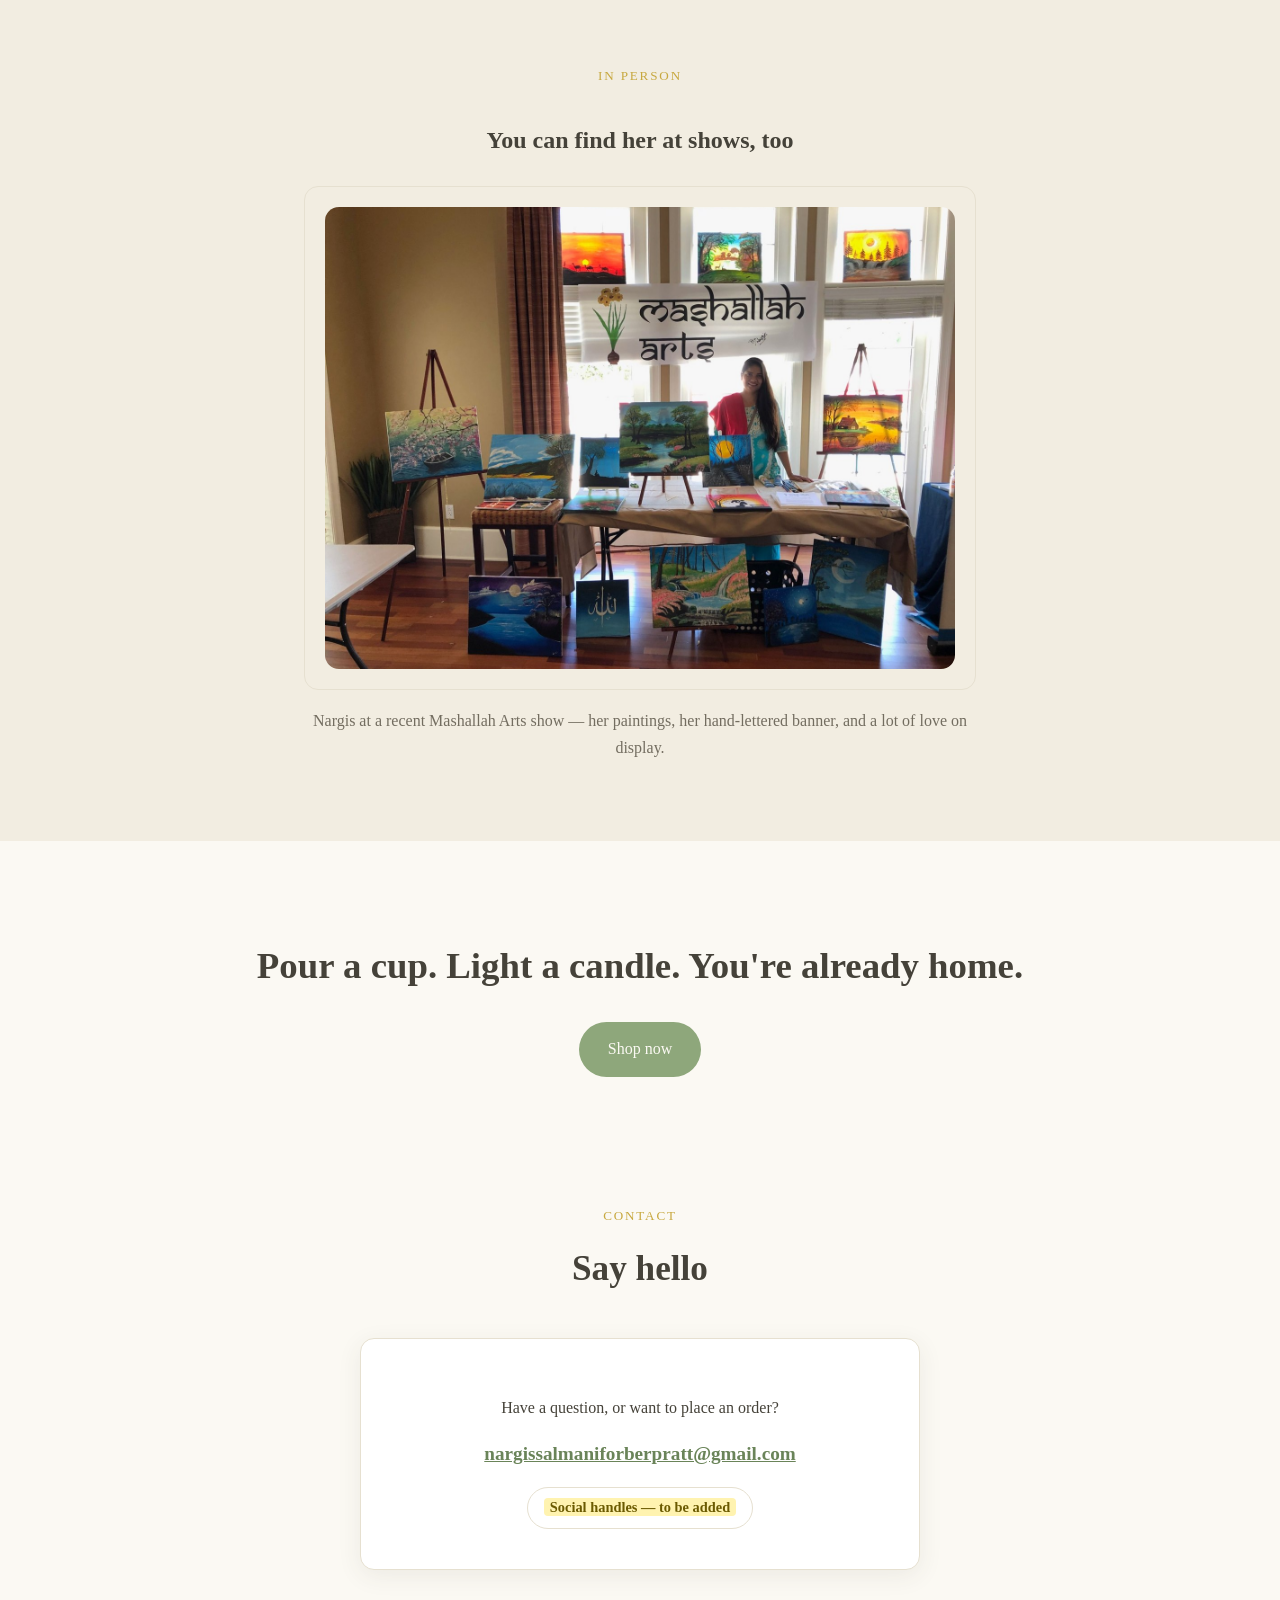
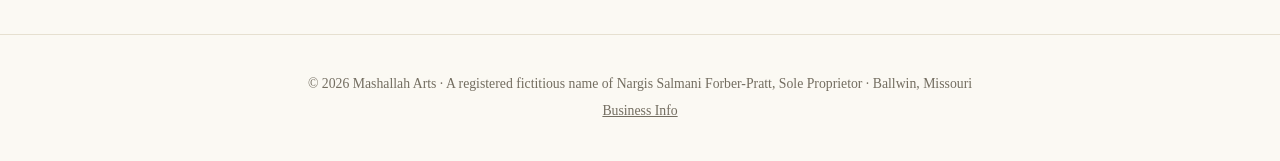
==== commit be94590d: "Add real paintings, market photo, painting action-shot, contact page with form and phone number, and" ====
--- a/index.html
+++ b/index.html
@@ -18,7 +18,7 @@
       <a href="shop.html">Shop</a>
       <a href="about.html">About</a>
       <a href="heard-and-seen.html">Our Promise</a>
-      <a href="index.html#contact">Contact</a>
+      <a href="contact.html">Contact</a>
       <div id="google_translate_element"></div>
     </nav>
   </div>
@@ -50,7 +50,7 @@
     <h2>Why &ldquo;Mashallah&rdquo;?</h2>
     <p><em>Mashallah</em> is a word that lives in everyday Hindi and Urdu speech. It roughly means "what God has willed," and people say it when something good happens: a new baby, a beautiful meal, a friend's success.</p>
     <p>It's a way of receiving good things with gratitude instead of pride. That's how I hope you'll feel holding something from this shop, not "look what I made," but "look what was given."</p>
-    <p><span class="placeholder">One sentence from Nargis about what the word means to her personally — to be added</span></p>
+    <p><em>&ldquo;This is a life-long dream: to make things that bring people joy.&rdquo;</em> — Nargis</p>
   </div>
 </section>
 
@@ -109,7 +109,18 @@
   </div>
 </section>
 
-<section class="alt" style="text-align:center;">
+<section class="alt">
+  <div class="container" style="max-width: 720px; text-align:center;">
+    <span class="eyebrow">In Person</span>
+    <h2 style="margin-bottom: 26px;">You can find her at shows, too</h2>
+    <div class="story-photo" style="aspect-ratio: 4/3;">
+      <img src="assets/images/mashallah-arts-booth.jpg" alt="Nargis at a Mashallah Arts show, surrounded by her original paintings" />
+    </div>
+    <p style="margin-top: 18px; color: var(--ink-soft);">Nargis at a recent Mashallah Arts show — her paintings, her hand-lettered banner, and a lot of love on display.</p>
+  </div>
+</section>
+
+<section style="text-align:center;">
   <div class="container">
     <h2 style="font-size: clamp(1.6rem, 3.4vw, 2.3rem); margin-bottom: 26px;">Pour a cup. Light a candle. You're already home.</h2>
     <a class="btn btn-primary" href="shop.html">Shop now</a>
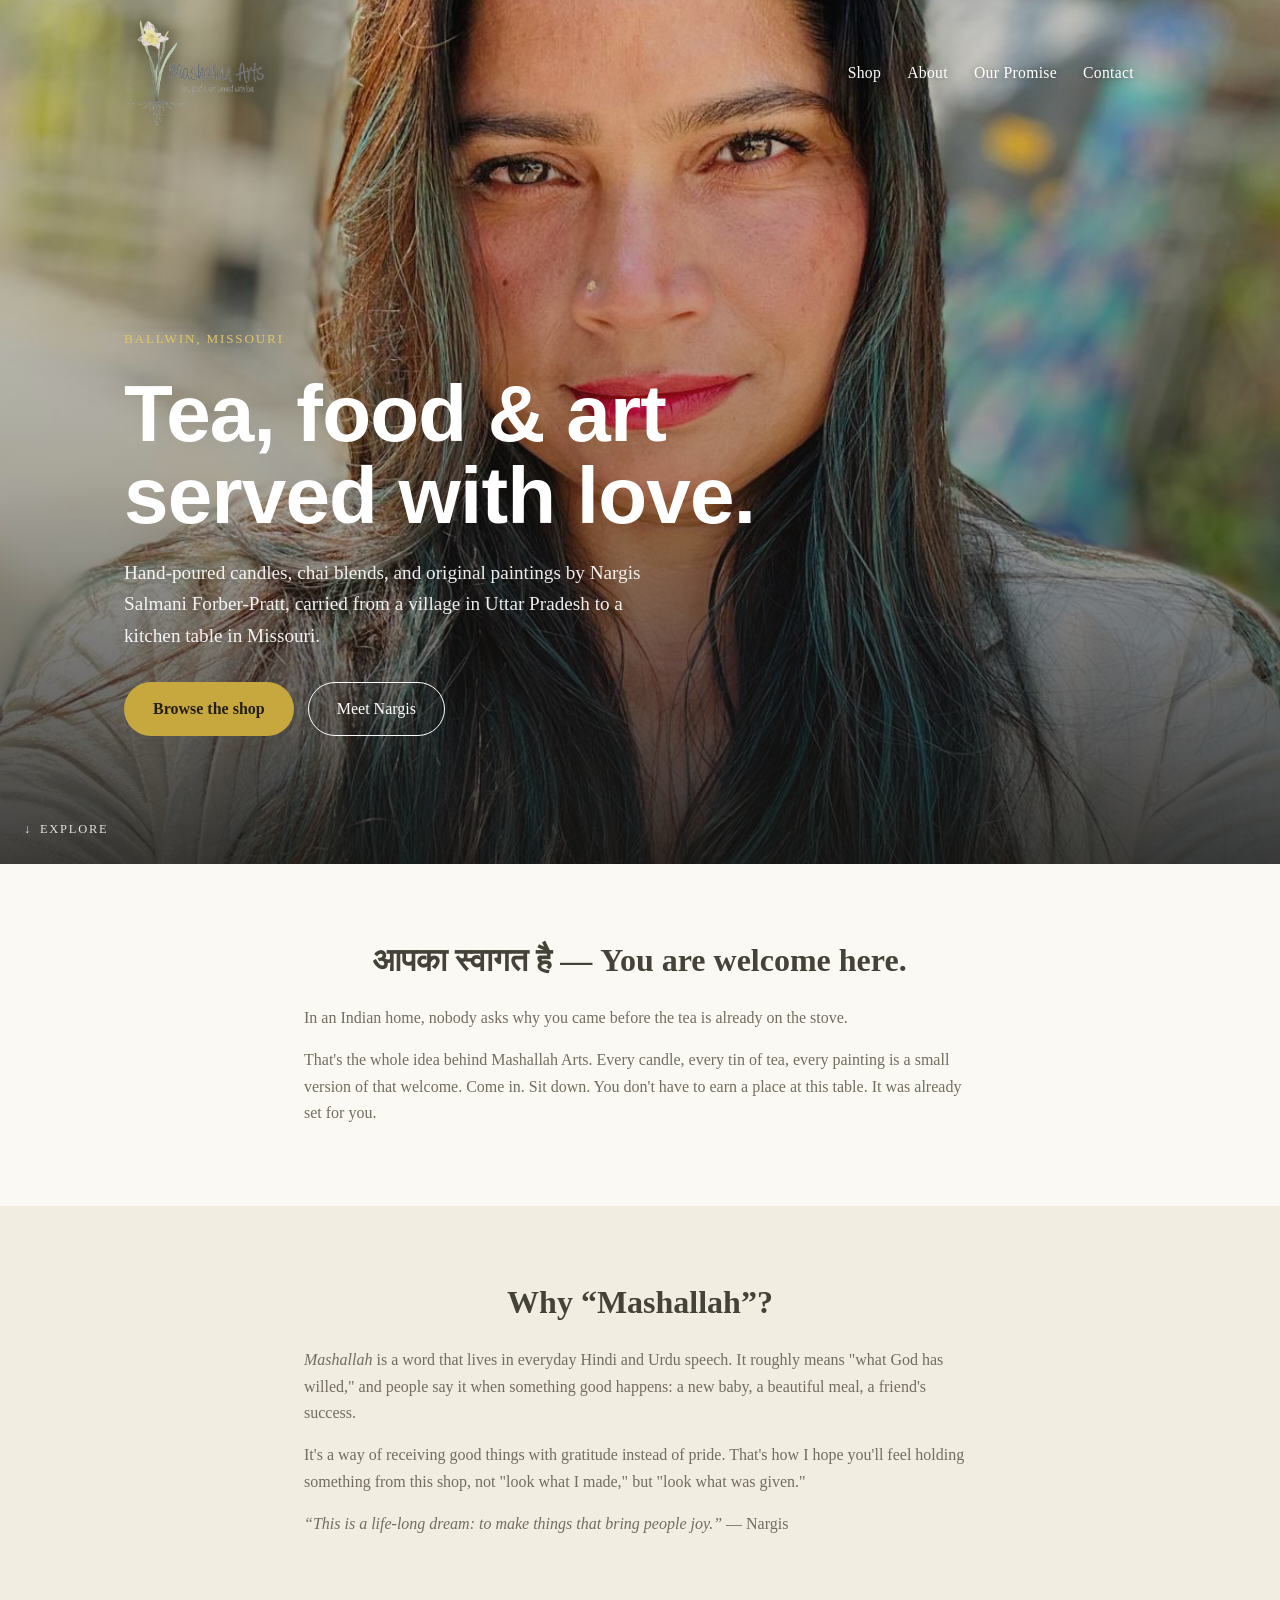
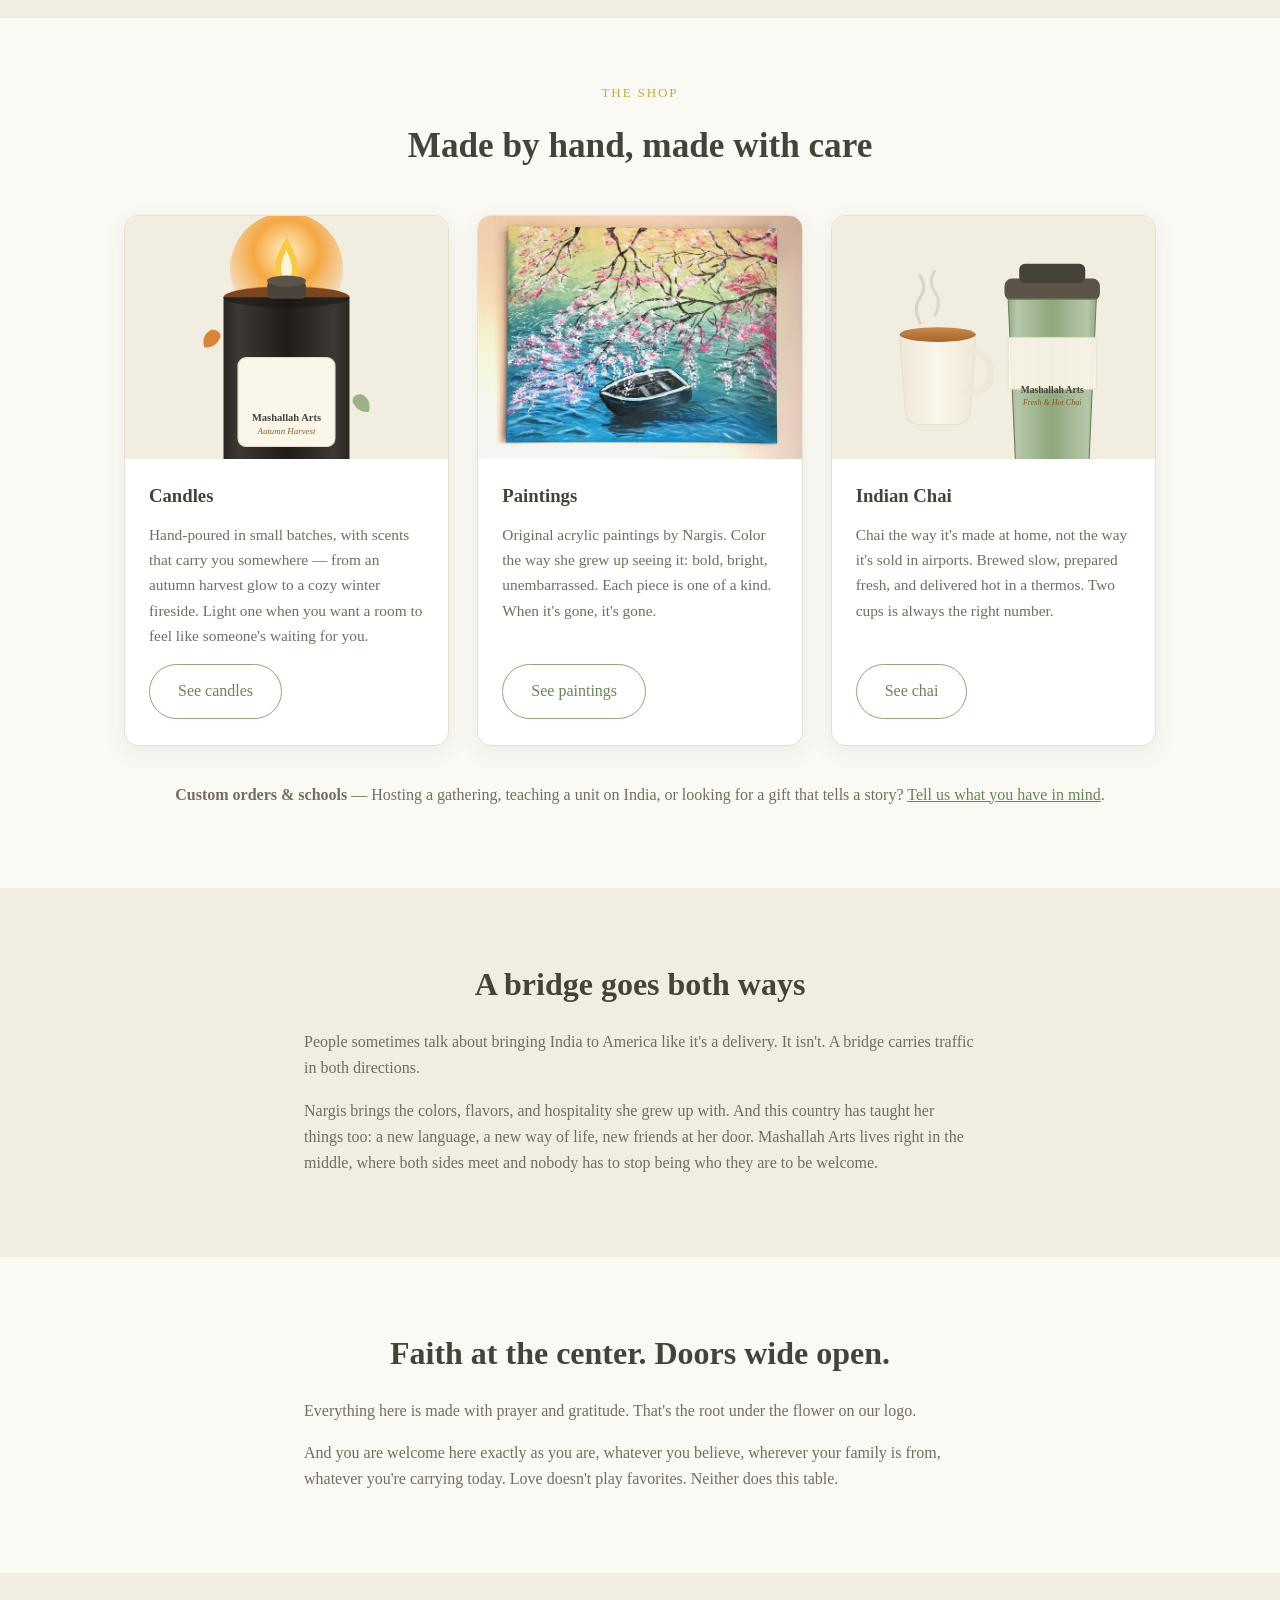
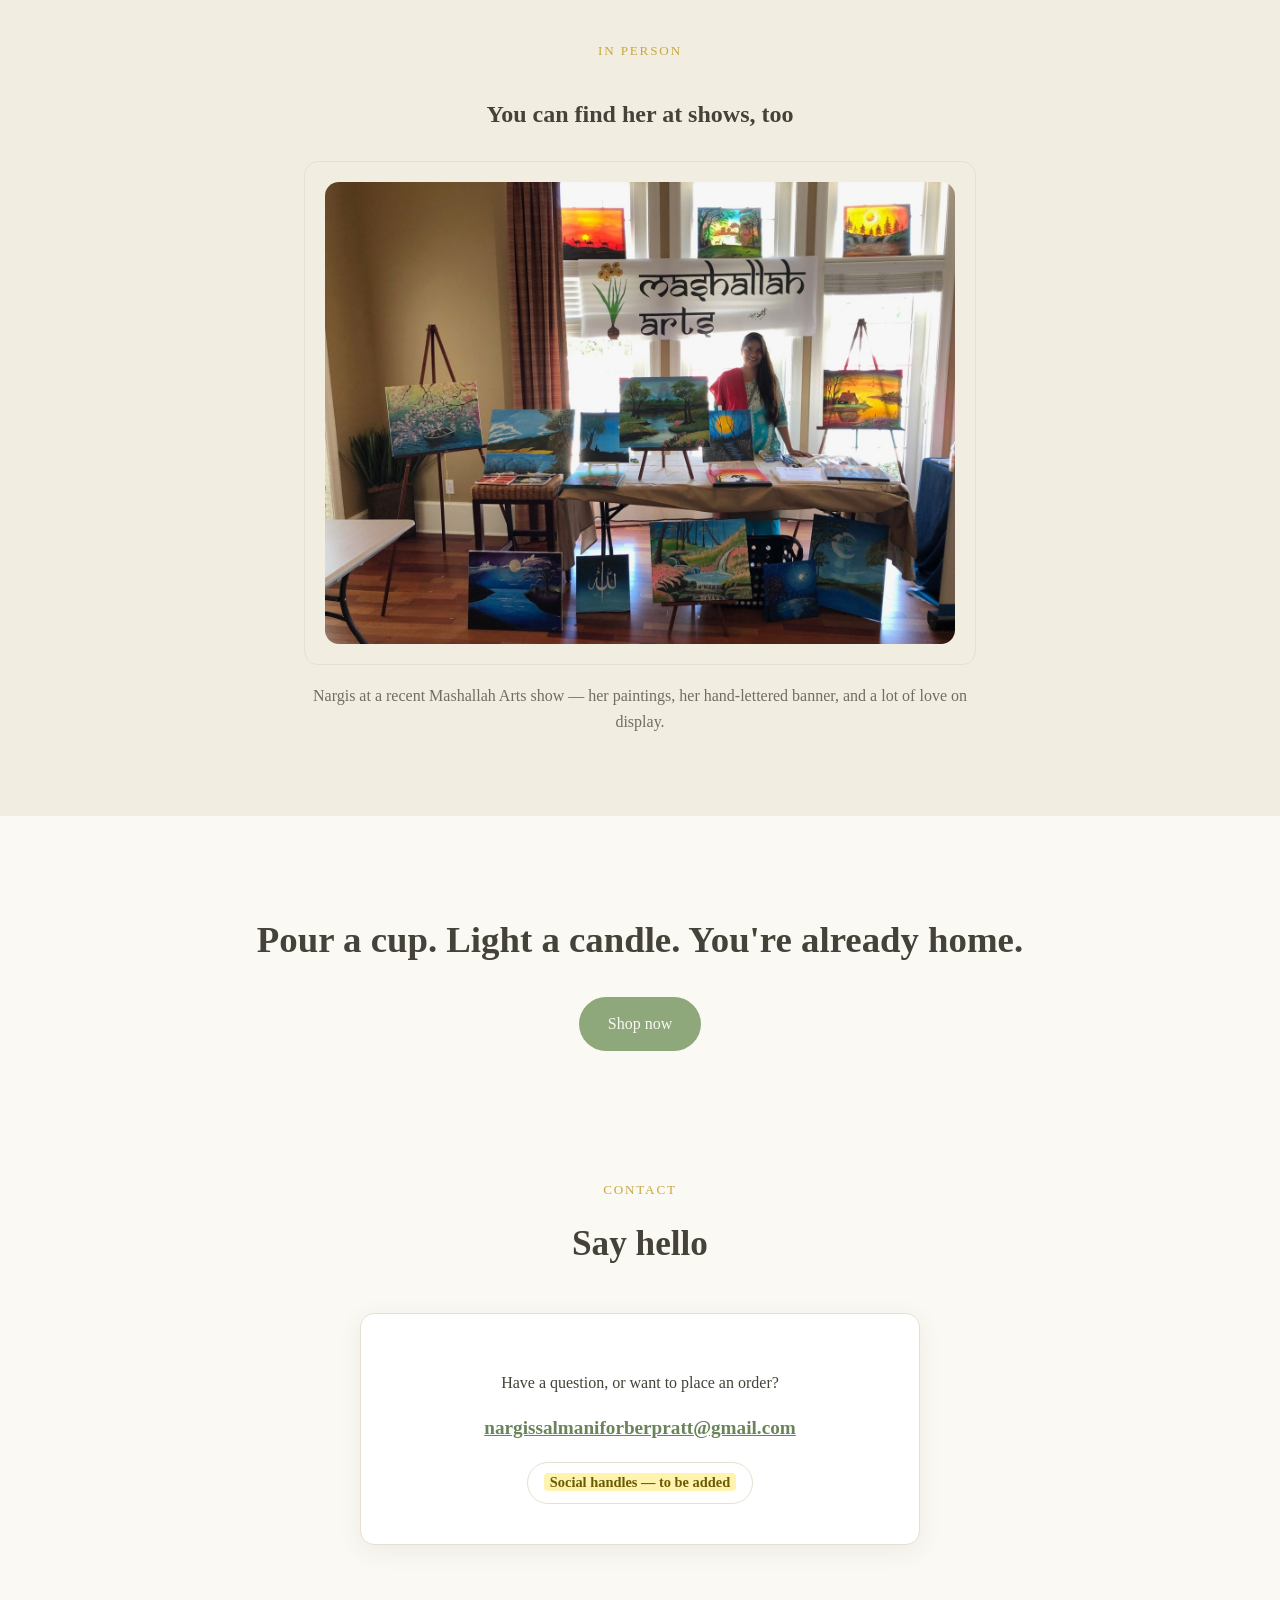
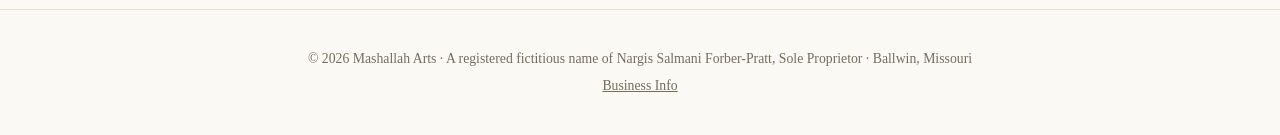
==== commit e47786d3: "Reword homepage shop teaser copy, drop stale placeholders, add real graphics to category cards" ====
--- a/index.html
+++ b/index.html
@@ -62,33 +62,32 @@
     </div>
     <div class="card-grid">
       <div class="card">
-        <div class="card-photo">🕯️</div>
+        <div class="card-photo"><img src="assets/images/mockup-candle-halloween.svg" alt="Mockup of a Mashallah Arts candle" /></div>
         <div class="card-body">
           <h3>Candles</h3>
-          <p>Hand-poured in small batches, with scents that remember somewhere: <span class="placeholder">SCENT 1</span>, <span class="placeholder">SCENT 2</span>, <span class="placeholder">SCENT 3</span>. Light one when you want a room to feel like someone's waiting for you.</p>
+          <p>Hand-poured in small batches, with scents that carry you somewhere — from an autumn harvest glow to a cozy winter fireside. Light one when you want a room to feel like someone's waiting for you.</p>
           <a class="btn btn-outline" href="shop.html">See candles</a>
         </div>
       </div>
       <div class="card">
-        <div class="card-photo">🎨</div>
+        <div class="card-photo"><img src="assets/images/paintings/cherry-blossoms-boat.jpg" alt="Original painting by Nargis" /></div>
         <div class="card-body">
           <h3>Paintings</h3>
-          <p>Original work by Nargis in <span class="placeholder">MEDIUM / STYLE</span>. Color the way she grew up seeing it: bold, bright, unembarrassed. Each piece is one of a kind. When it's gone, it's gone.</p>
+          <p>Original acrylic paintings by Nargis. Color the way she grew up seeing it: bold, bright, unembarrassed. Each piece is one of a kind. When it's gone, it's gone.</p>
           <a class="btn btn-outline" href="shop.html">See paintings</a>
         </div>
       </div>
       <div class="card">
-        <div class="card-photo">🍵</div>
+        <div class="card-photo"><img src="assets/images/mockup-chai.svg" alt="Mockup of Mashallah Arts chai delivered in a thermos" /></div>
         <div class="card-body">
           <h3>Indian Chai</h3>
-          <p>Chai the way it's made at home, not the way it's sold in airports. <span class="placeholder">BLEND NAMES + ONE-LINE DESCRIPTIONS</span>. Brewed slow, prepared fresh, and delivered hot in a thermos. Two cups is always the right number.</p>
+          <p>Chai the way it's made at home, not the way it's sold in airports. Brewed slow, prepared fresh, and delivered hot in a thermos. Two cups is always the right number.</p>
           <a class="btn btn-outline" href="shop.html">See chai</a>
         </div>
       </div>
     </div>
     <p style="text-align:center; margin-top: 36px; color: var(--ink-soft);">
-      <strong>Custom orders &amp; schools</strong> — Hosting a gathering, teaching a unit on India, or looking for a gift that tells a story? Ask.
-      <span class="placeholder">HOW TO REQUEST</span>
+      <strong>Custom orders &amp; schools</strong> — Hosting a gathering, teaching a unit on India, or looking for a gift that tells a story? <a href="contact.html">Tell us what you have in mind</a>.
     </p>
   </div>
 </section>
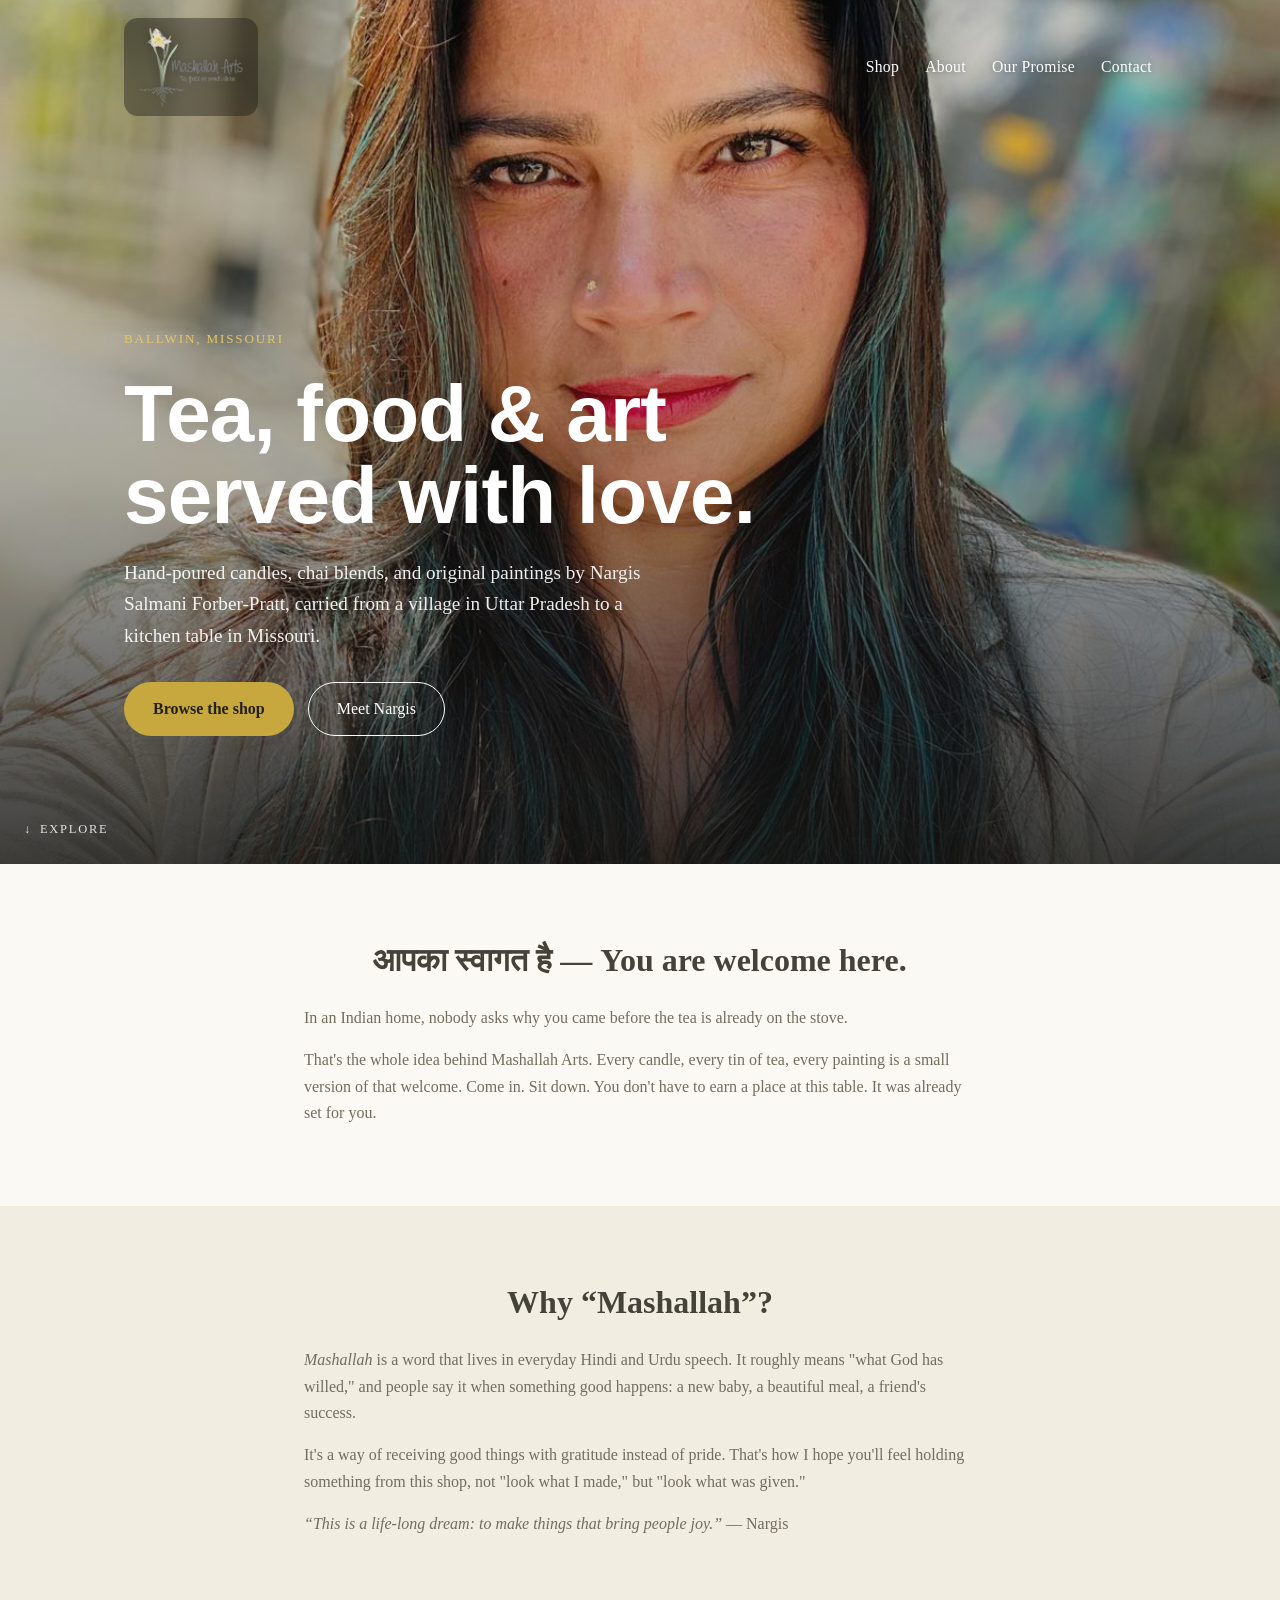
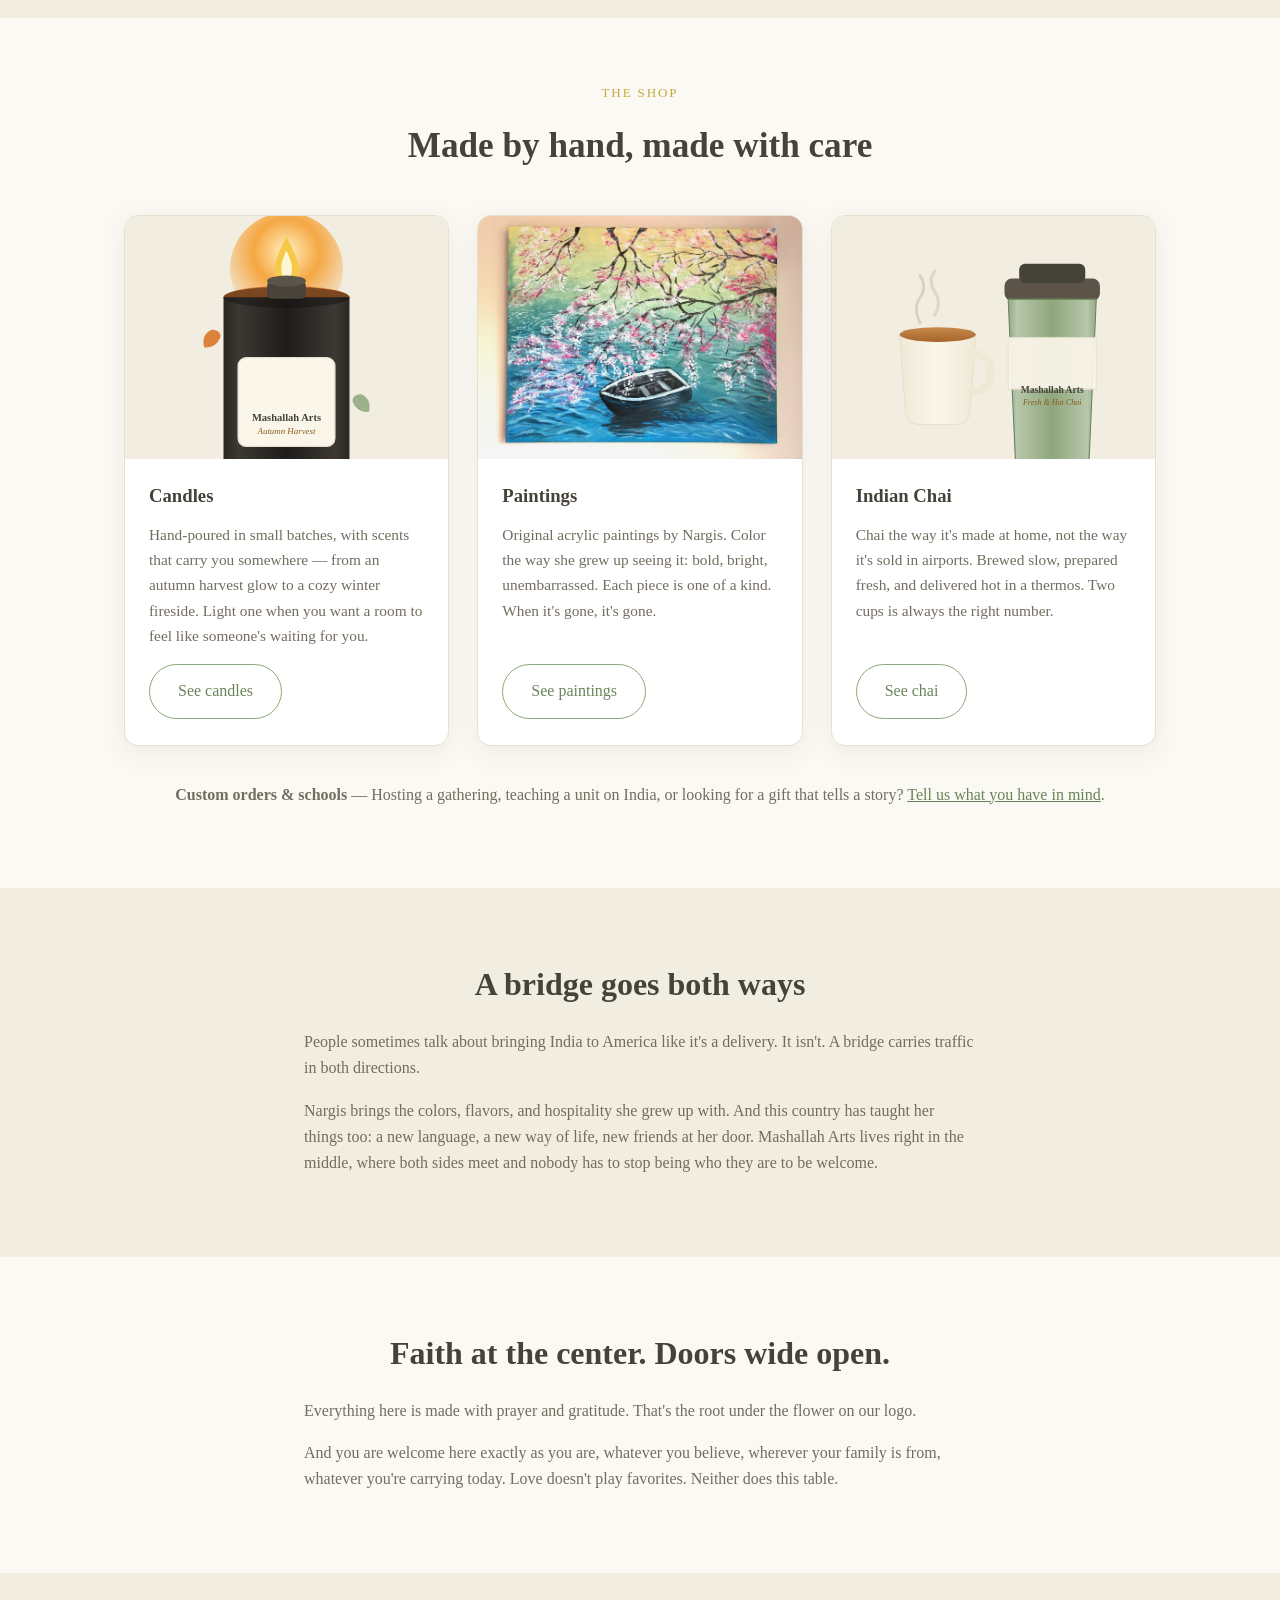
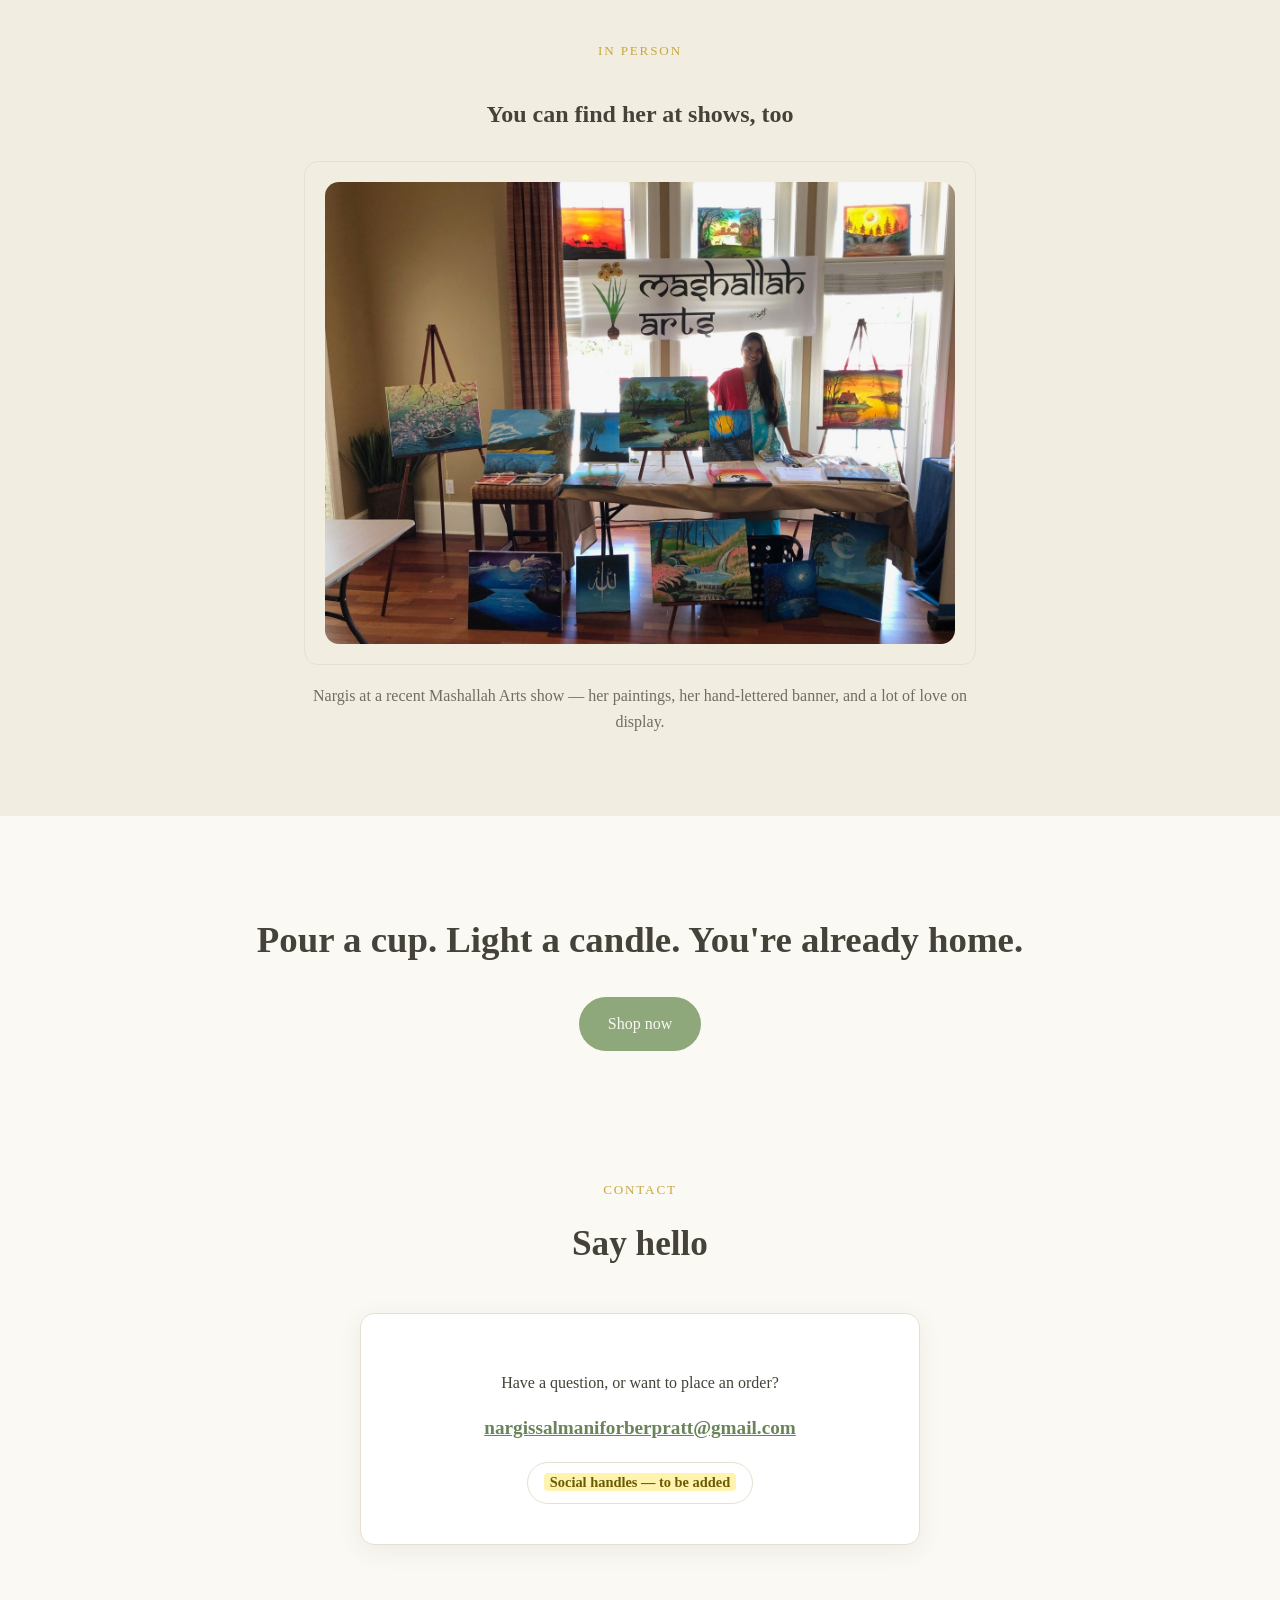
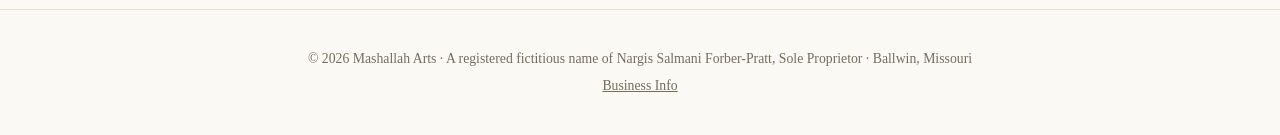
==== commit 8b6e07c0: "Remove yellow placeholders from Shop and Business Info, fix Google Translate wrap, fix hero logo con" ====
--- a/index.html
+++ b/index.html
@@ -5,6 +5,25 @@
 <meta name="viewport" content="width=device-width, initial-scale=1" />
 <title>Mashallah Arts — Tea, Food & Art Served With Love</title>
 <meta name="description" content="Hand-poured candles, chai blends, and original paintings by Nargis Salmani Forber-Pratt, carried from a village in Uttar Pradesh to a kitchen table in Missouri." />
+<link rel="icon" href="/favicon.ico" sizes="any" />
+<link rel="icon" type="image/png" sizes="32x32" href="/assets/images/favicon-32.png" />
+<link rel="icon" type="image/png" sizes="16x16" href="/assets/images/favicon-16.png" />
+<link rel="apple-touch-icon" href="/apple-touch-icon.png" />
+<link rel="icon" type="image/png" sizes="192x192" href="/assets/images/icon-192.png" />
+<meta name="theme-color" content="#8ea77b" />
+<link rel="canonical" href="https://mashallaharts.com/" />
+<meta property="og:type" content="website" />
+<meta property="og:site_name" content="Mashallah Arts" />
+<meta property="og:title" content="Mashallah Arts — Tea, Food & Art Served With Love" />
+<meta property="og:description" content="Hand-poured candles, chai blends, and original paintings by Nargis Salmani Forber-Pratt, carried from a village in Uttar Pradesh to a kitchen table in Missouri." />
+<meta property="og:url" content="https://mashallaharts.com/" />
+<meta property="og:image" content="https://mashallaharts.com/assets/images/og-image.jpg" />
+<meta property="og:image:width" content="1200" />
+<meta property="og:image:height" content="630" />
+<meta name="twitter:card" content="summary_large_image" />
+<meta name="twitter:title" content="Mashallah Arts — Tea, Food & Art Served With Love" />
+<meta name="twitter:description" content="Hand-poured candles, chai blends, and original paintings by Nargis Salmani Forber-Pratt, carried from a village in Uttar Pradesh to a kitchen table in Missouri." />
+<meta name="twitter:image" content="https://mashallaharts.com/assets/images/og-image.jpg" />
 <link rel="stylesheet" href="assets/style.css" />
 </head>
 <body>
--- a/assets/style.css
+++ b/assets/style.css
@@ -79,9 +79,27 @@
   display: block;
 }
 
+header.site-header.transparent .brand-mark {
+  background: rgba(24, 21, 18, 0.4);
+  backdrop-filter: blur(8px);
+  -webkit-backdrop-filter: blur(8px);
+  border-radius: 14px;
+  padding: 8px 14px;
+  transition: background 0.3s ease, padding 0.3s ease;
+}
 header.site-header.transparent .brand-mark img {
-  height: 110px;
-  filter: drop-shadow(0 2px 10px rgba(0,0,0,0.45));
+  height: 82px;
+  filter: drop-shadow(0 1px 4px rgba(0,0,0,0.3));
+}
+header.site-header.transparent.scrolled .brand-mark {
+  background: transparent;
+  backdrop-filter: none;
+  -webkit-backdrop-filter: none;
+  padding: 0;
+}
+header.site-header.transparent.scrolled .brand-mark img {
+  filter: none;
+  height: 56px;
 }
 
 @media (max-width: 760px) {
@@ -91,18 +109,29 @@
 
 /* Google Translate widget */
 #google_translate_element {
-  margin-left: 18px;
-  display: inline-block;
-  vertical-align: middle;
-}
-.goog-te-gadget { font-family: inherit !important; font-size: 0 !important; }
+  display: inline-flex;
+  align-items: center;
+  line-height: 1;
+}
+.goog-te-gadget {
+  font-family: inherit !important;
+  display: inline-flex !important;
+  align-items: center;
+}
+/* Hide Google's "powered by" attribution row so the widget stays one compact line */
+.goog-te-gadget > span,
+.goog-logo-link,
+.goog-te-gadget-icon {
+  display: none !important;
+}
 .goog-te-gadget .goog-te-combo {
-  font-size: 0.86rem;
-  padding: 6px 10px;
+  font-size: 0.82rem;
+  padding: 5px 10px;
   border-radius: 999px;
   border: 1px solid var(--line);
   background: #fffdf8;
   color: var(--ink);
+  margin: 0;
 }
 header.site-header.transparent .goog-te-gadget .goog-te-combo {
   background: rgba(255,255,255,0.15);
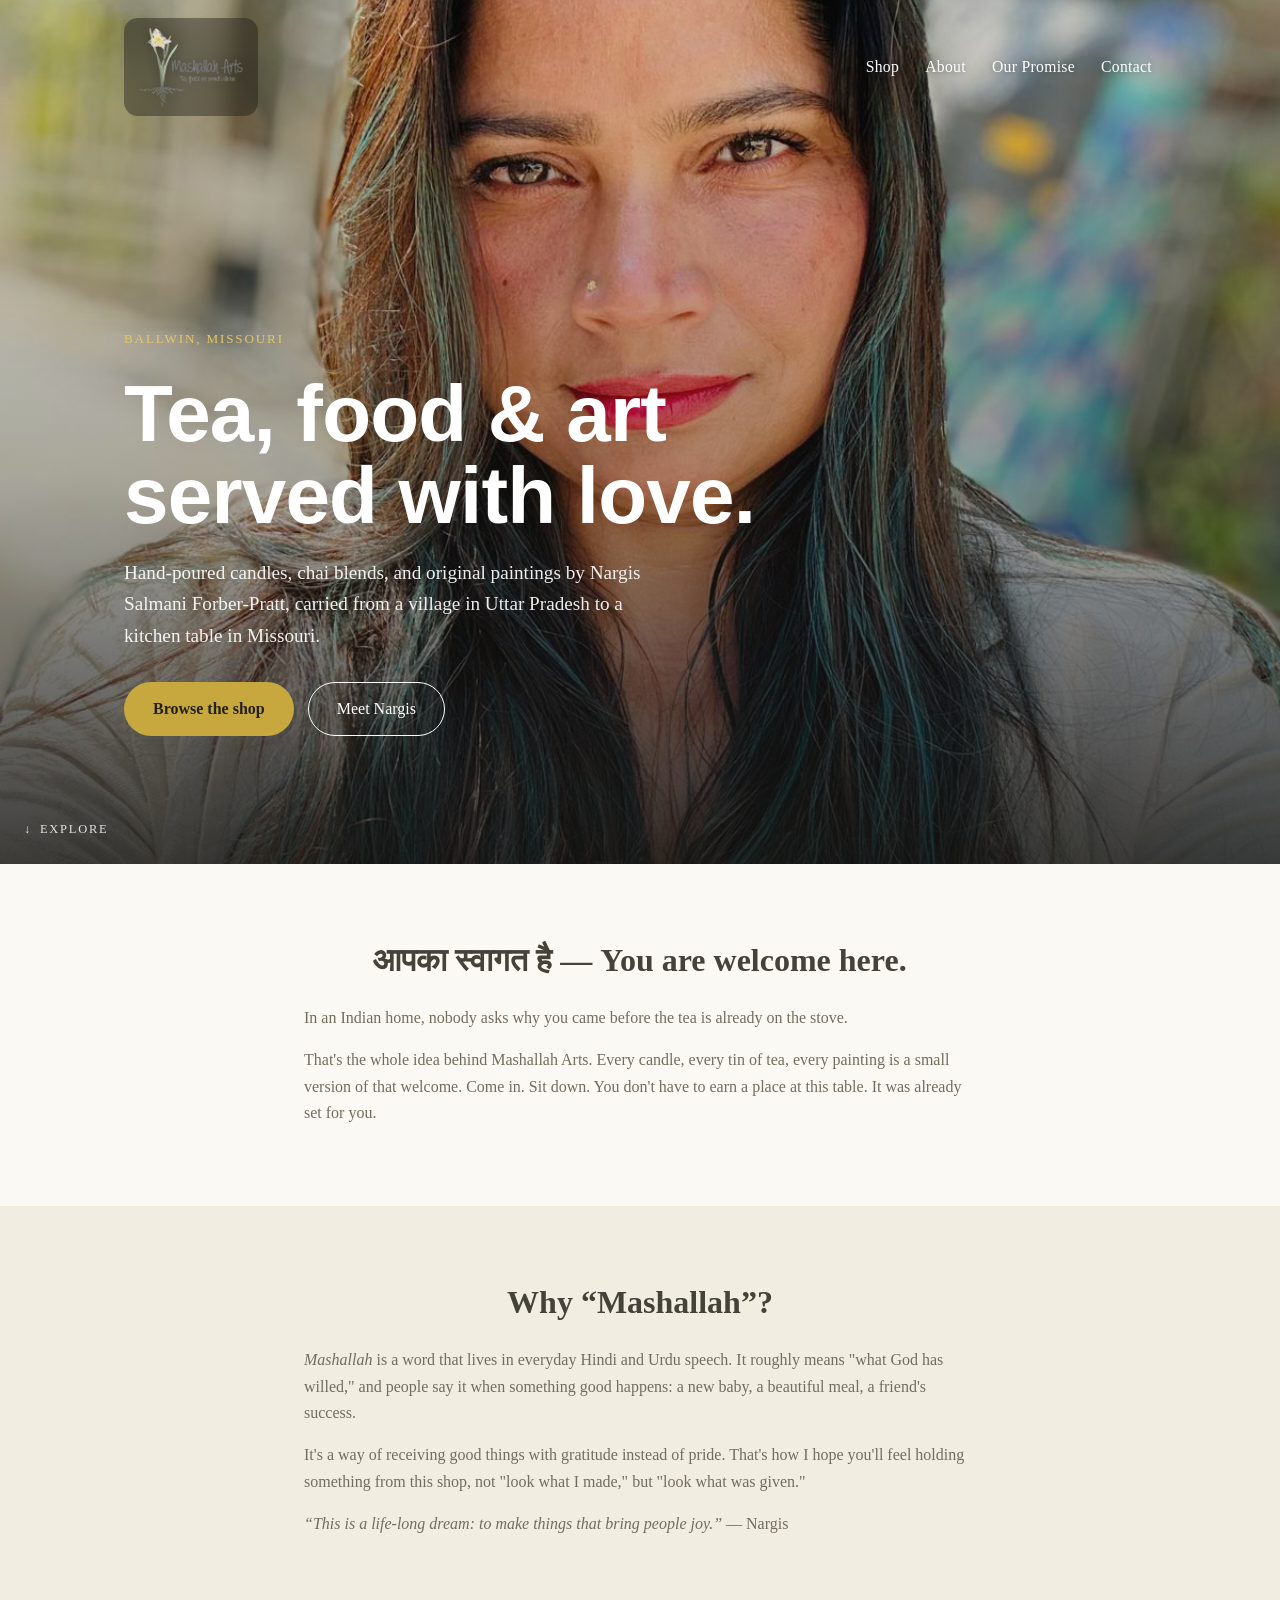
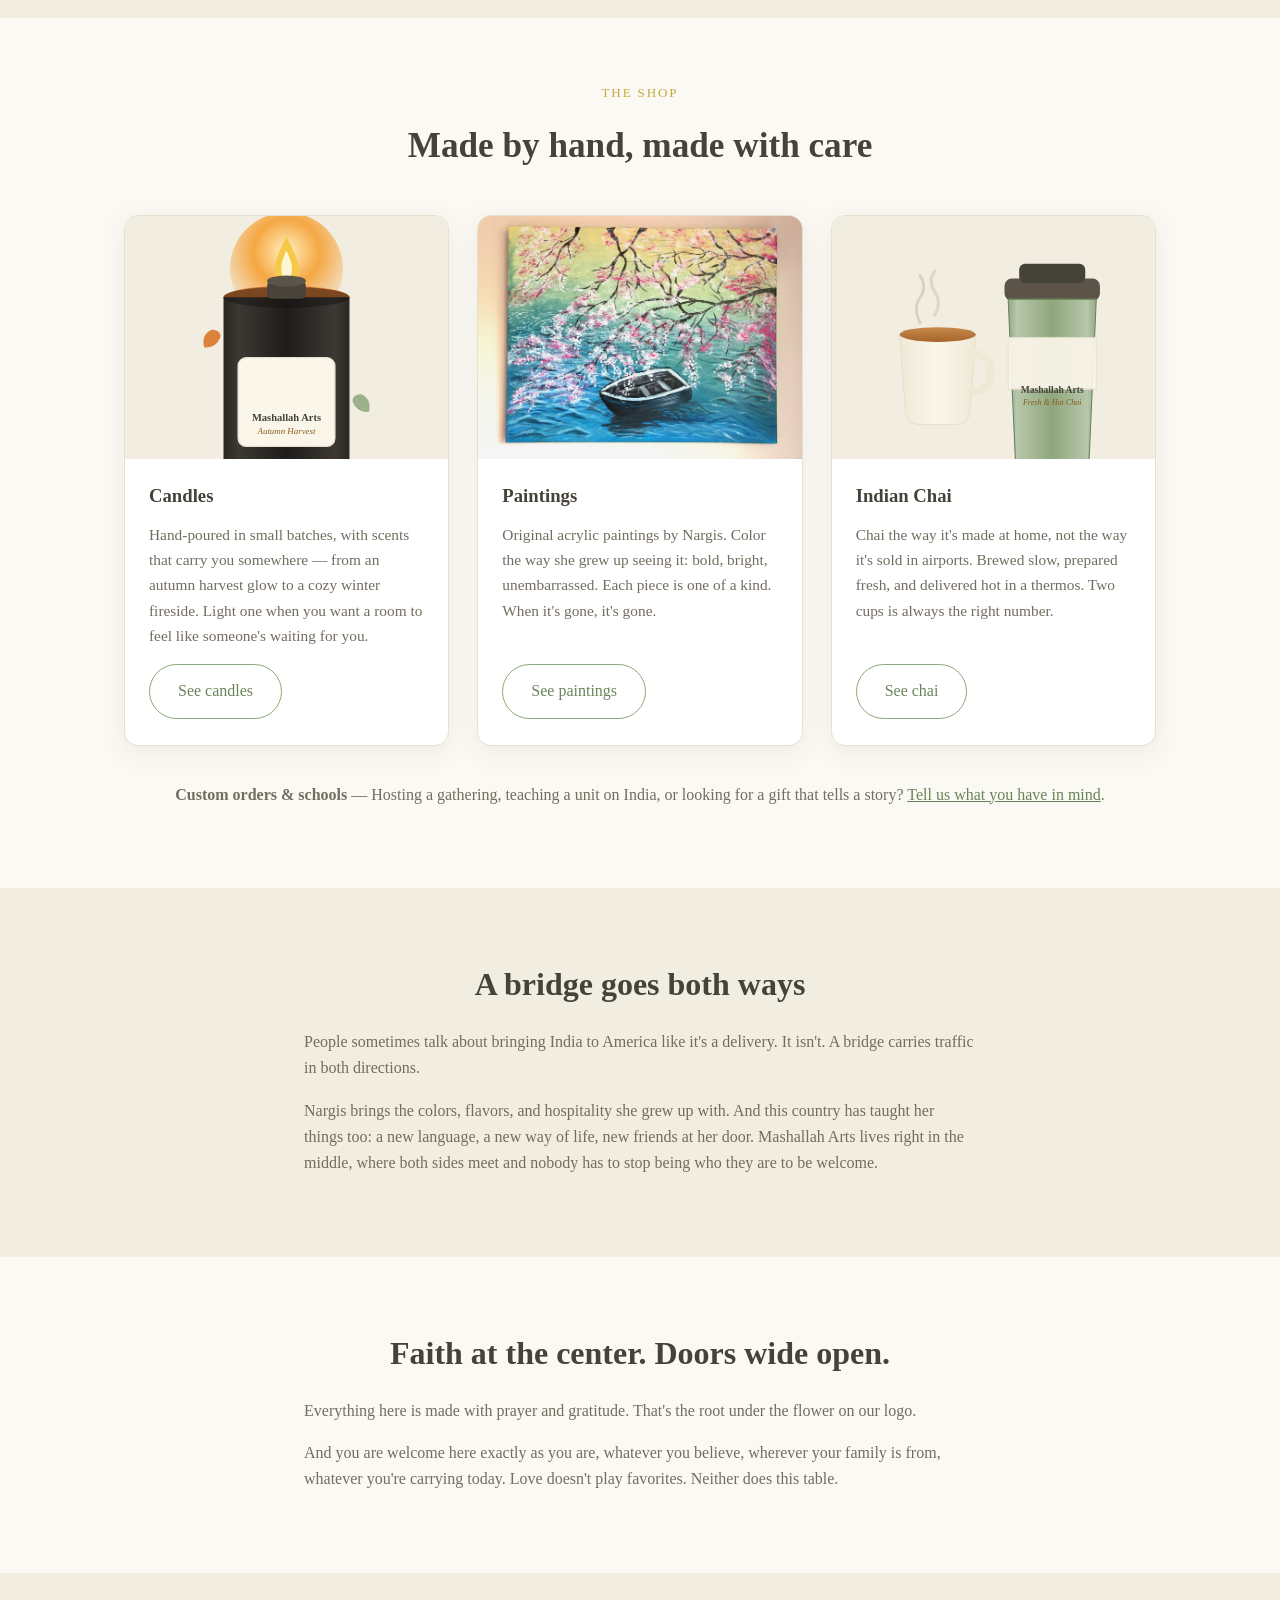
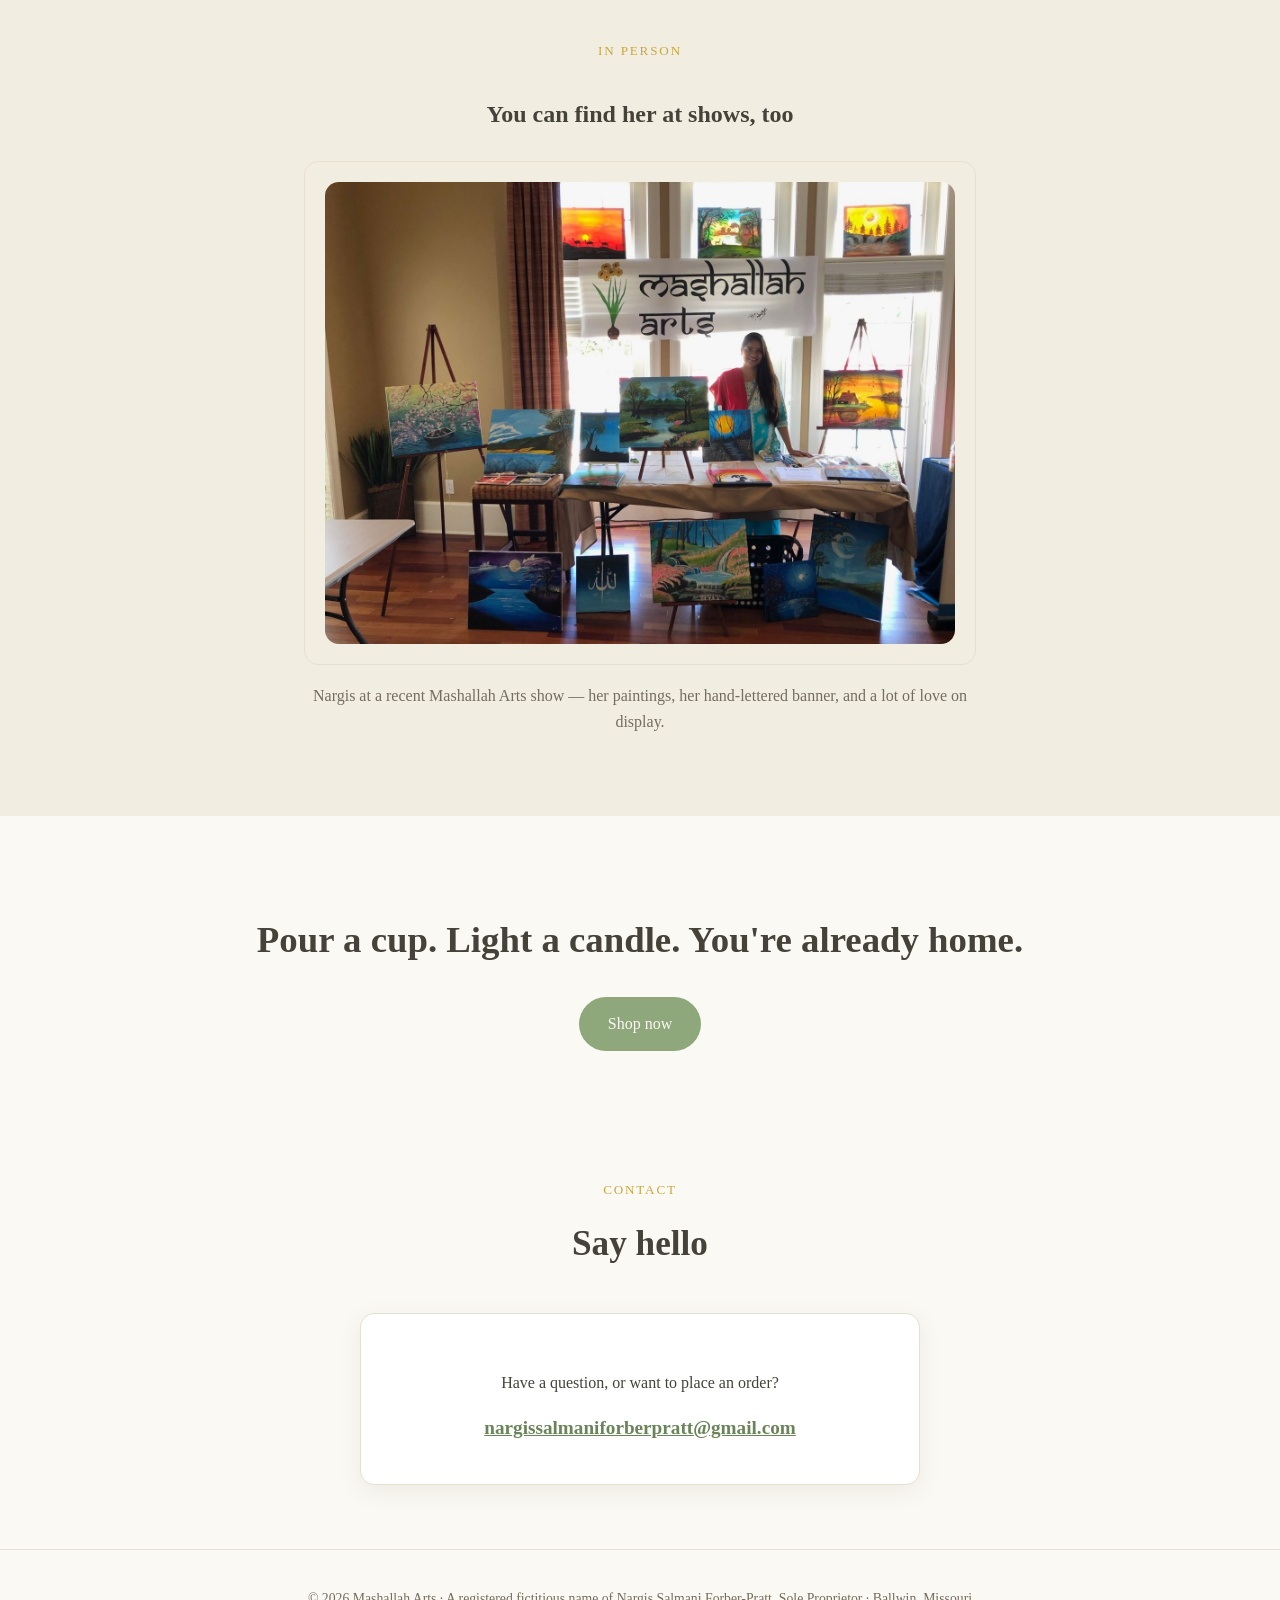
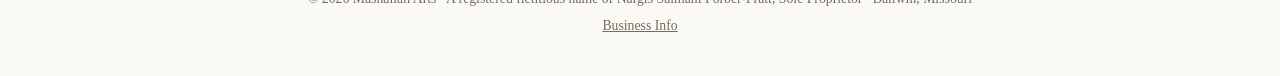
==== commit 1b86ee72: "Remove remaining social handle placeholders" ====
--- a/index.html
+++ b/index.html
@@ -154,9 +154,6 @@
     <div class="contact-box">
       <p>Have a question, or want to place an order?</p>
       <a class="email" href="mailto:nargissalmaniforberpratt@gmail.com">nargissalmaniforberpratt@gmail.com</a>
-      <div class="social-row">
-        <a href="#"><span class="placeholder">Social handles — to be added</span></a>
-      </div>
     </div>
   </div>
 </section>
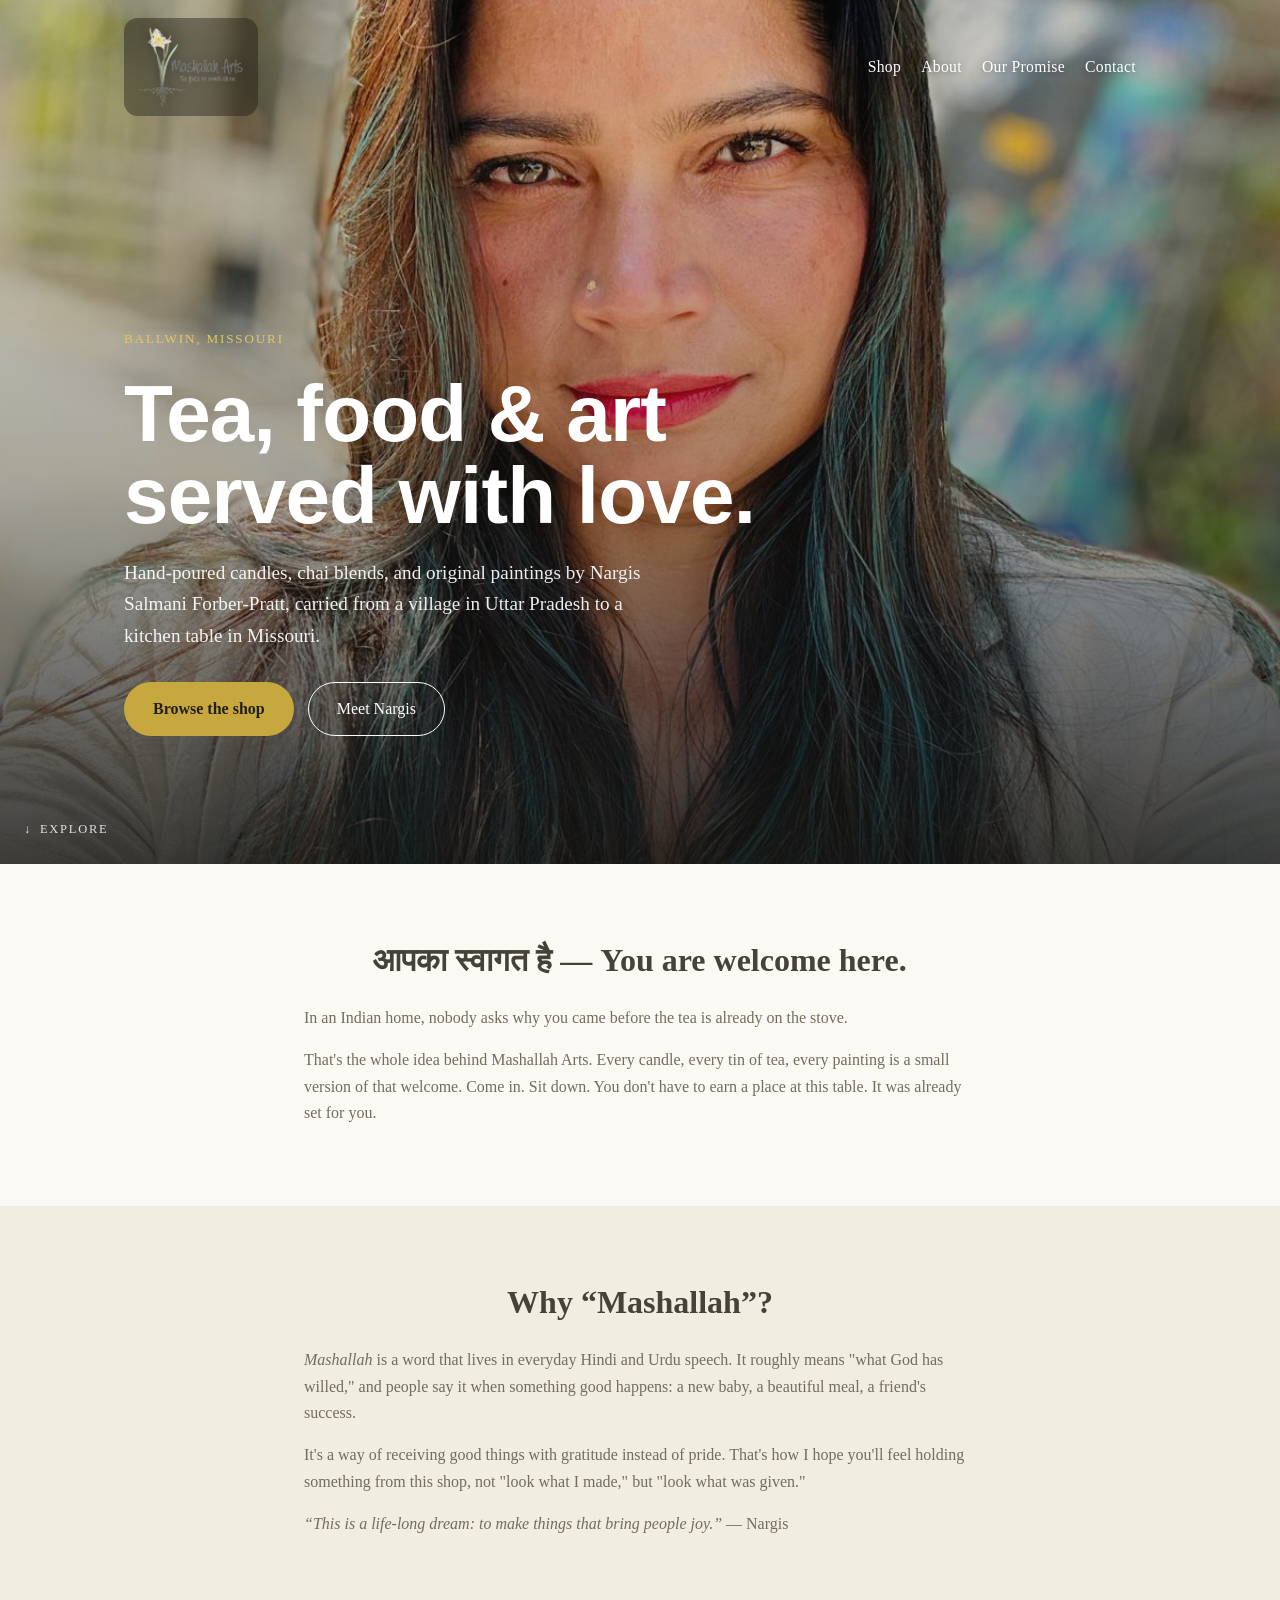
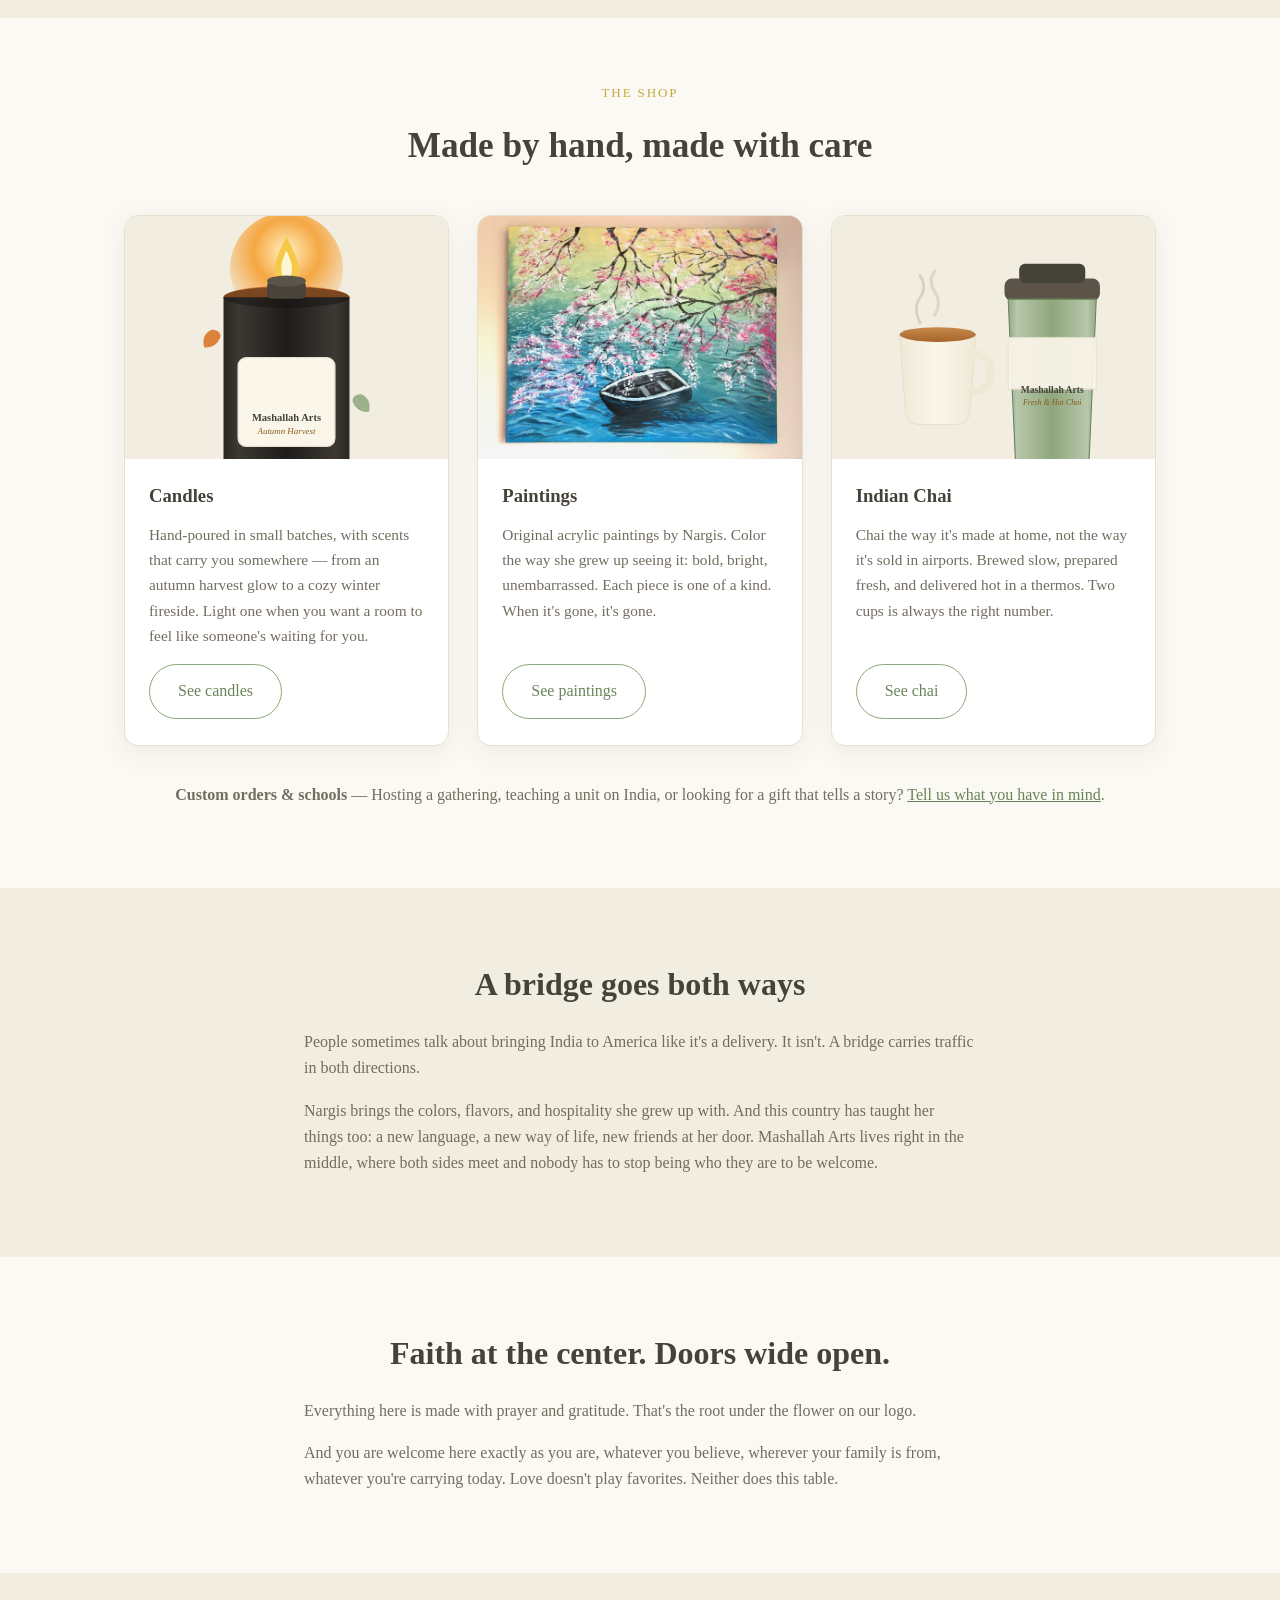
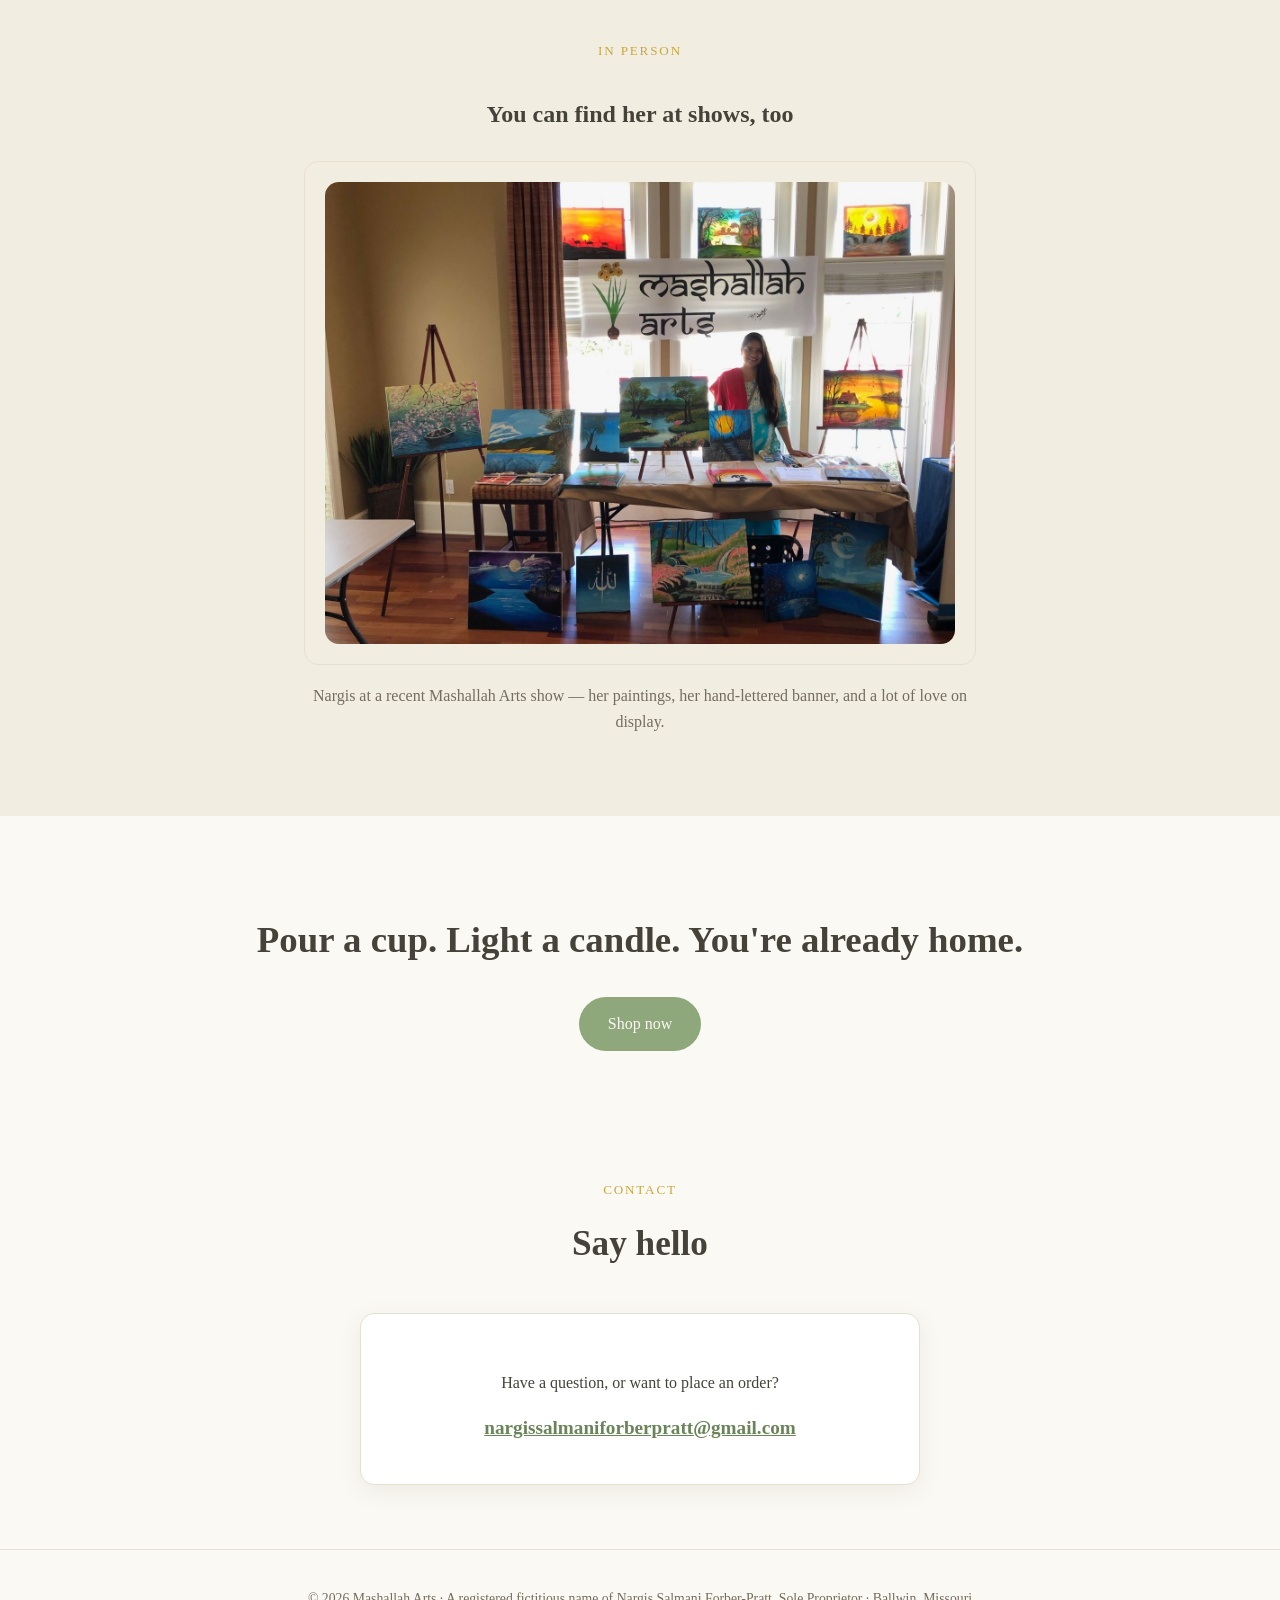
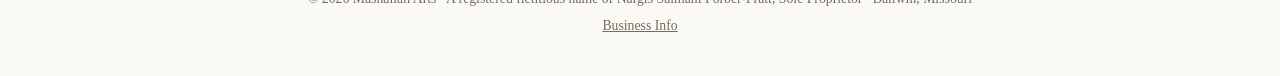
==== commit 058f509a: "Fix contact form styling, switch all internal links to clean URLs matching vercel.json config, add r" ====
--- a/index.html
+++ b/index.html
@@ -25,19 +25,43 @@
 <meta name="twitter:description" content="Hand-poured candles, chai blends, and original paintings by Nargis Salmani Forber-Pratt, carried from a village in Uttar Pradesh to a kitchen table in Missouri." />
 <meta name="twitter:image" content="https://mashallaharts.com/assets/images/og-image.jpg" />
 <link rel="stylesheet" href="assets/style.css" />
+<script type="application/ld+json">
+{
+  "@context": "https://schema.org",
+  "@type": "Store",
+  "name": "Mashallah Arts",
+  "description": "Hand-poured candles, chai blends, and original paintings by Nargis Salmani Forber-Pratt.",
+  "url": "https://mashallaharts.com/",
+  "image": "https://mashallaharts.com/assets/images/og-image.jpg",
+  "logo": "https://mashallaharts.com/assets/images/logo-wordmark.png",
+  "telephone": "+1-314-586-2265",
+  "email": "nargissalmaniforberpratt@gmail.com",
+  "address": {
+    "@type": "PostalAddress",
+    "addressLocality": "Ballwin",
+    "addressRegion": "MO",
+    "addressCountry": "US"
+  },
+  "founder": {
+    "@type": "Person",
+    "name": "Nargis Salmani Forber-Pratt"
+  },
+  "sameAs": []
+}
+</script>
 </head>
 <body>
 
 <header class="site-header transparent" id="siteHeader">
   <div class="nav-row">
-    <a class="brand" href="index.html">
+    <a class="brand" href="/">
       <span class="brand-mark"><img src="assets/images/logo-wordmark.png" alt="Mashallah Arts logo" /></span>
     </a>
     <nav class="main-nav">
-      <a href="shop.html">Shop</a>
-      <a href="about.html">About</a>
-      <a href="heard-and-seen.html">Our Promise</a>
-      <a href="contact.html">Contact</a>
+      <a href="/shop">Shop</a>
+      <a href="/about">About</a>
+      <a href="/heard-and-seen">Our Promise</a>
+      <a href="/contact">Contact</a>
       <div id="google_translate_element"></div>
     </nav>
   </div>
@@ -49,8 +73,8 @@
     <h1>Tea, food &amp; art<br />served with love.</h1>
     <p class="lede-full">Hand-poured candles, chai blends, and original paintings by Nargis Salmani Forber-Pratt, carried from a village in Uttar Pradesh to a kitchen table in Missouri.</p>
     <div class="hero-actions">
-      <a class="btn btn-primary" href="shop.html">Browse the shop</a>
-      <a class="btn btn-outline" href="about.html">Meet Nargis</a>
+      <a class="btn btn-primary" href="/shop">Browse the shop</a>
+      <a class="btn btn-outline" href="/about">Meet Nargis</a>
     </div>
   </div>
   <div class="scroll-cue"><span class="arrow">↓</span> Explore</div>
@@ -85,7 +109,7 @@
         <div class="card-body">
           <h3>Candles</h3>
           <p>Hand-poured in small batches, with scents that carry you somewhere — from an autumn harvest glow to a cozy winter fireside. Light one when you want a room to feel like someone's waiting for you.</p>
-          <a class="btn btn-outline" href="shop.html">See candles</a>
+          <a class="btn btn-outline" href="/shop">See candles</a>
         </div>
       </div>
       <div class="card">
@@ -93,7 +117,7 @@
         <div class="card-body">
           <h3>Paintings</h3>
           <p>Original acrylic paintings by Nargis. Color the way she grew up seeing it: bold, bright, unembarrassed. Each piece is one of a kind. When it's gone, it's gone.</p>
-          <a class="btn btn-outline" href="shop.html">See paintings</a>
+          <a class="btn btn-outline" href="/shop">See paintings</a>
         </div>
       </div>
       <div class="card">
@@ -101,12 +125,12 @@
         <div class="card-body">
           <h3>Indian Chai</h3>
           <p>Chai the way it's made at home, not the way it's sold in airports. Brewed slow, prepared fresh, and delivered hot in a thermos. Two cups is always the right number.</p>
-          <a class="btn btn-outline" href="shop.html">See chai</a>
+          <a class="btn btn-outline" href="/shop">See chai</a>
         </div>
       </div>
     </div>
     <p style="text-align:center; margin-top: 36px; color: var(--ink-soft);">
-      <strong>Custom orders &amp; schools</strong> — Hosting a gathering, teaching a unit on India, or looking for a gift that tells a story? <a href="contact.html">Tell us what you have in mind</a>.
+      <strong>Custom orders &amp; schools</strong> — Hosting a gathering, teaching a unit on India, or looking for a gift that tells a story? <a href="/contact">Tell us what you have in mind</a>.
     </p>
   </div>
 </section>
@@ -141,7 +165,7 @@
 <section style="text-align:center;">
   <div class="container">
     <h2 style="font-size: clamp(1.6rem, 3.4vw, 2.3rem); margin-bottom: 26px;">Pour a cup. Light a candle. You're already home.</h2>
-    <a class="btn btn-primary" href="shop.html">Shop now</a>
+    <a class="btn btn-primary" href="/shop">Shop now</a>
   </div>
 </section>
 
@@ -161,7 +185,7 @@
 <footer class="site-footer">
   <div class="container">
     <p>&copy; <span id="year"></span> Mashallah Arts &middot; A registered fictitious name of Nargis Salmani Forber-Pratt, Sole Proprietor &middot; Ballwin, Missouri</p>
-    <p class="footer-links"><a href="business-info.html">Business Info</a></p>
+    <p class="footer-links"><a href="/business-info">Business Info</a></p>
   </div>
 </footer>
 
--- a/assets/style.css
+++ b/assets/style.css
@@ -67,6 +67,16 @@
   font-weight: 700;
   color: var(--ink);
   text-decoration: none;
+  flex-shrink: 0;
+}
+
+nav.main-nav {
+  display: flex;
+  align-items: center;
+  flex-wrap: wrap;
+  justify-content: flex-end;
+  gap: 6px 20px;
+  min-width: 0;
 }
 
 .brand-mark {
@@ -117,20 +127,25 @@
   font-family: inherit !important;
   display: inline-flex !important;
   align-items: center;
-}
-/* Hide Google's "powered by" attribution row so the widget stays one compact line */
+  font-size: 0 !important;
+  color: transparent !important;
+}
+/* Hide Google's "powered by" attribution (icon + link + any stray text) so only the dropdown shows */
 .goog-te-gadget > span,
+.goog-te-gadget img,
+.goog-te-gadget a,
 .goog-logo-link,
 .goog-te-gadget-icon {
   display: none !important;
 }
 .goog-te-gadget .goog-te-combo {
-  font-size: 0.82rem;
+  display: inline-block !important;
+  font-size: 0.82rem !important;
   padding: 5px 10px;
   border-radius: 999px;
   border: 1px solid var(--line);
   background: #fffdf8;
-  color: var(--ink);
+  color: var(--ink) !important;
   margin: 0;
 }
 header.site-header.transparent .goog-te-gadget .goog-te-combo {
@@ -142,11 +157,11 @@
 body { top: 0 !important; }
 
 nav.main-nav a {
-  margin-left: 22px;
   text-decoration: none;
   color: var(--ink-soft);
   font-size: 0.98rem;
   letter-spacing: 0.02em;
+  white-space: nowrap;
 }
 
 nav.main-nav a:hover { color: var(--leaf-dark); }
@@ -443,6 +458,39 @@
 
 .step h3 { margin: 0 0 6px; font-size: 1.05rem; }
 .step p { margin: 0; color: var(--ink-soft); font-size: 0.94rem; }
+
+/* Contact form */
+.contact-form {
+  display: flex;
+  flex-direction: column;
+}
+.contact-form label {
+  display: block;
+  font-weight: 600;
+  margin: 18px 0 6px;
+}
+.contact-form label:first-of-type { margin-top: 0; }
+.contact-form input,
+.contact-form select,
+.contact-form textarea {
+  width: 100%;
+  display: block;
+  font-family: inherit;
+  font-size: 1rem;
+  color: var(--ink);
+  background: #fff;
+  border: 1px solid var(--line);
+  border-radius: 8px;
+  padding: 11px 14px;
+}
+.contact-form textarea { resize: vertical; line-height: 1.5; }
+.contact-form input:focus,
+.contact-form select:focus,
+.contact-form textarea:focus {
+  outline: none;
+  border-color: var(--leaf);
+}
+.contact-form button { align-self: flex-start; }
 
 /* Contact */
 .contact-box {
